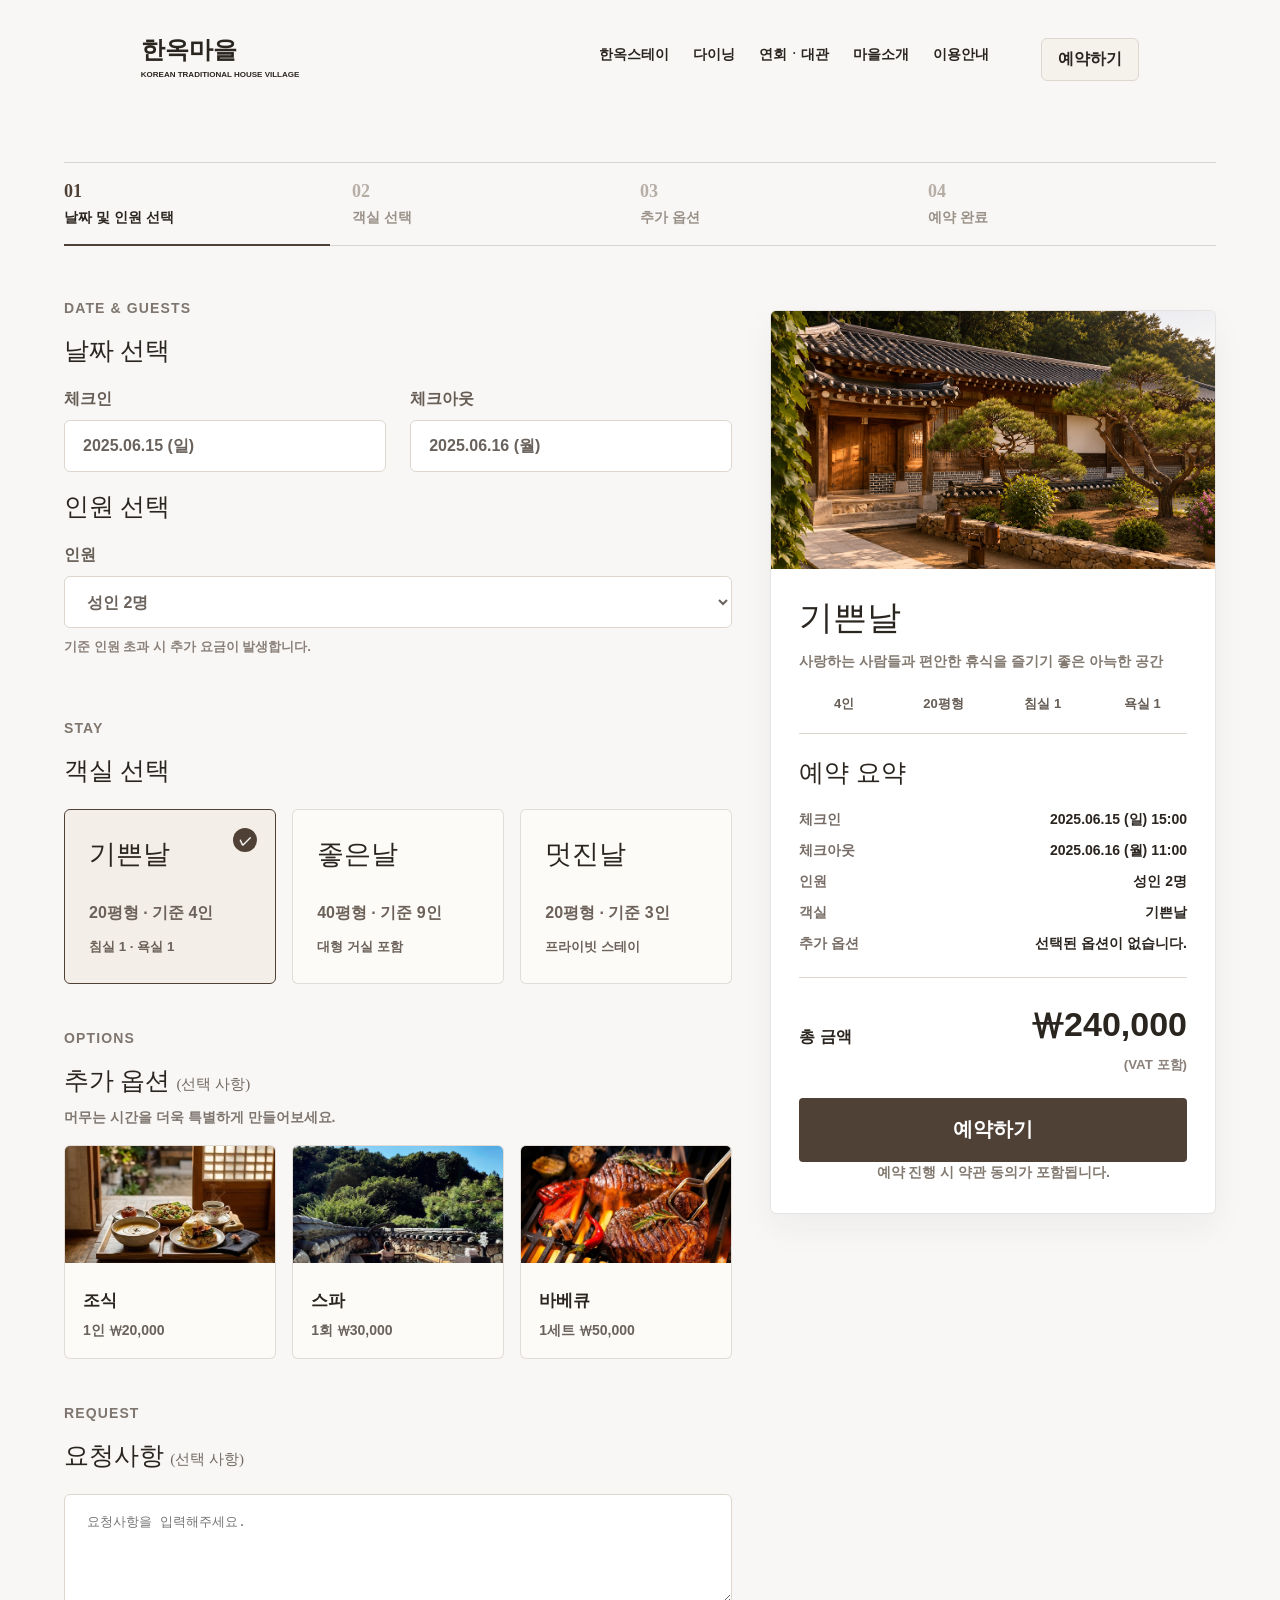
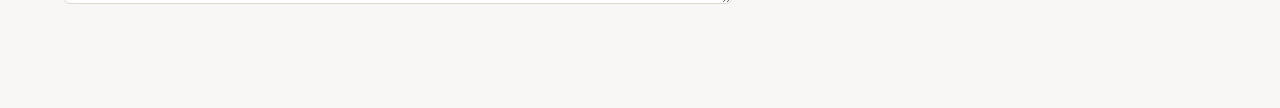
==== booking.html @ a5db3521 "Initial hanok redesign" ====
<!doctype html>
<html lang="ko">
  <head>
    <meta charset="UTF-8" />
    <meta name="viewport" content="width=device-width, initial-scale=1.0" />
    <title>예약하기 | 한옥마을</title>
    <link rel="stylesheet" href="./styles.css?v=18" />
  </head>
  <body class="subpage booking-body">
    <header class="site-header">
      <a class="brand" href="./index.html">한옥마을<span>KOREAN TRADITIONAL HOUSE VILLAGE</span></a>
      <nav>
        <a href="./stay.html">한옥스테이</a>
        <a href="./index.html#dining">다이닝</a>
        <a href="./index.html#event">연회ㆍ대관</a>
        <a href="./index.html#about">마을소개</a>
        <a href="./index.html#guide">이용안내</a>
      </nav>
      <a class="outline-btn" href="./booking.html">예약하기</a>
    </header>

    <main class="booking-page">
      <nav class="booking-steps" aria-label="예약 진행 단계">
        <a class="active" href="#booking-date" data-step-link="date"><span>01</span>날짜 및 인원 선택</a>
        <a href="#booking-room" data-step-link="room"><span>02</span>객실 선택</a>
        <a href="#booking-options" data-step-link="options"><span>03</span>추가 옵션</a>
        <a href="#booking-summary" data-step-link="summary"><span>04</span>예약 완료</a>
      </nav>

      <form class="booking-form">
        <section class="booking-section" id="booking-date" data-step="date">
          <p class="section-kicker">Date & Guests</p>
          <h2>날짜 선택</h2>
          <div class="field-grid">
            <label>체크인<input type="text" value="2025.06.15 (일)" data-calendar /></label>
            <label>체크아웃<input type="text" value="2025.06.16 (월)" data-calendar /></label>
          </div>
          <h2>인원 선택</h2>
          <label>인원<select id="guestSelect"><option value="2">성인 2명</option><option value="4">성인 4명</option><option value="6">성인 6명</option><option value="9">성인 9명</option><option value="12">성인 12명</option></select></label>
          <small>기준 인원 초과 시 추가 요금이 발생합니다.</small>
        </section>

        <section class="booking-section" id="booking-room" data-step="room">
          <p class="section-kicker">Stay</p>
          <h2>객실 선택</h2>
          <div class="room-choice-list">
            <label class="room-choice-card">
              <input type="radio" name="room" value="gibbeun" checked />
              <span class="choice-check">✓</span>
              <strong>기쁜날</strong>
              <em>20평형 · 기준 4인</em>
              <small>침실 1 · 욕실 1</small>
            </label>
            <label class="room-choice-card">
              <input type="radio" name="room" value="joeun" />
              <span class="choice-check">✓</span>
              <strong>좋은날</strong>
              <em>40평형 · 기준 9인</em>
              <small>대형 거실 포함</small>
            </label>
            <label class="room-choice-card">
              <input type="radio" name="room" value="meotjin" />
              <span class="choice-check">✓</span>
              <strong>멋진날</strong>
              <em>20평형 · 기준 3인</em>
              <small>프라이빗 스테이</small>
            </label>
          </div>
        </section>

        <section class="booking-section" id="booking-options" data-step="options">
          <p class="section-kicker">Options</p>
          <h2>추가 옵션 <span>(선택 사항)</span></h2>
          <p>머무는 시간을 더욱 특별하게 만들어보세요.</p>
          <div class="option-list">
            <label class="option-card"><input type="checkbox" value="breakfast" data-name="조식" data-price="20000" data-unit="1인" /><span class="choice-check">✓</span><span class="option-image"><img src="./assets/meal.png" alt="조식" /></span><strong>조식</strong><em>1인 ₩20,000</em></label>
            <label class="option-card"><input type="checkbox" value="spa" data-name="스파" data-price="30000" data-unit="1회" /><span class="choice-check">✓</span><span class="option-image"><img src="./assets/spa.png" alt="스파" /></span><strong>스파</strong><em>1회 ₩30,000</em></label>
            <label class="option-card"><input type="checkbox" value="bbq" data-name="바베큐" data-price="50000" data-unit="1세트" /><span class="choice-check">✓</span><span class="option-image"><img src="./assets/bbq.png" alt="바베큐" /></span><strong>바베큐</strong><em>1세트 ₩50,000</em></label>
          </div>
        </section>

        <section class="booking-section" id="booking-request" data-step="summary">
          <p class="section-kicker">Request</p>
          <h2>요청사항 <span>(선택 사항)</span></h2>
          <textarea maxlength="200" placeholder="요청사항을 입력해주세요."></textarea>
        </section>
      </form>

      <aside class="summary-card" id="booking-summary">
        <figure class="summary-photo"><img id="summaryImage" src="./assets/shop-s1.png" alt="기쁜날 객실" /></figure>
        <div class="summary-content">
          <h1 id="summaryRoomName">기쁜날</h1>
          <p id="summaryDescription">사랑하는 사람들과 편안한 휴식을 즐기기 좋은 아늑한 공간</p>
          <div class="amenities" id="summaryAmenities"><span>4인</span><span>20평형</span><span>침실 1</span><span>욕실 1</span></div>
          <h2>예약 요약</h2>
          <dl><dt>체크인</dt><dd>2025.06.15 (일) 15:00</dd><dt>체크아웃</dt><dd>2025.06.16 (월) 11:00</dd><dt>인원</dt><dd id="summaryGuests">성인 2명</dd><dt>객실</dt><dd id="summaryRoom">기쁜날</dd><dt>추가 옵션</dt><dd id="summaryOptions">선택된 옵션이 없습니다.</dd></dl>
          <div class="total"><span>총 금액</span><strong id="summaryTotal">₩240,000</strong><small>(VAT 포함)</small></div>
          <button type="button">예약하기</button>
          <p class="notice">예약 진행 시 약관 동의가 포함됩니다.</p>
        </div>
      </aside>
      <div class="mobile-total-bar" aria-label="예약 총 금액">
        <span>총 금액</span>
        <strong id="mobileSummaryTotal">₩240,000</strong>
        <a href="#booking-summary">예약하기</a>
      </div>
    </main>

    <footer class="footer">
      <p>한옥마을 &nbsp;&nbsp; 주소 : 경기도 광주시 새오개길 39 &nbsp;&nbsp; TEL : 031-766-9677 &nbsp;&nbsp; 대표 : 노동섭 &nbsp;&nbsp; 사업자등록번호 : 702-33-00614</p>
      <p>Copyright by 2018 Hanokmaeul. All Right Reserved.</p>
      <div class="socials"><span>◎</span><span>▶</span></div>
      <p>© 2025 Proudlee Inc. ALL RIGHTS RESERVED.</p>
    </footer>
    <script>
      const rooms = {
        gibbeun: {
          name: "기쁜날",
          description: "사랑하는 사람들과 편안한 휴식을 즐기기 좋은 아늑한 공간",
          image: "./assets/shop-s1.png",
          alt: "기쁜날 객실",
          baseGuests: 4,
          size: "20평형",
          rooms: "침실 1",
          baths: "욕실 1",
          price: 240000
        },
        joeun: {
          name: "좋은날",
          description: "모두가 함께 머물기 좋은 넓고 환한 프리미엄 한옥",
          image: "./assets/shop-s2.png",
          alt: "좋은날 객실",
          baseGuests: 9,
          size: "40평형",
          rooms: "침실 4",
          baths: "욕실 2",
          price: 420000
        },
        meotjin: {
          name: "멋진날",
          description: "전통과 현대가 조화롭게 만나는 고요한 스위트 공간",
          image: "./assets/shop-s3.png",
          alt: "멋진날 객실",
          baseGuests: 3,
          size: "20평형",
          rooms: "침실 2",
          baths: "욕실 1",
          price: 300000
        }
      };

      const formatWon = value => `₩${value.toLocaleString("ko-KR")}`;
      const roomInputs = [...document.querySelectorAll("input[name='room']")];
      const guestSelect = document.querySelector("#guestSelect");
      const optionInputs = [...document.querySelectorAll(".option-card input")];
      const calendarInputs = [...document.querySelectorAll("[data-calendar]")];

      function updateSummary() {
        const selectedRoom = roomInputs.find(input => input.checked);
        const room = rooms[selectedRoom.value];
        const guests = Number(guestSelect.value);
        const selectedOptions = optionInputs.filter(input => input.checked);
        const extraGuestFee = Math.max(0, guests - room.baseGuests) * 30000;
        const optionTotal = selectedOptions.reduce((sum, input) => sum + Number(input.dataset.price), 0);
        const total = room.price + extraGuestFee + optionTotal;

        document.querySelector("#summaryImage").src = room.image;
        document.querySelector("#summaryImage").alt = room.alt;
        document.querySelector("#summaryRoomName").textContent = room.name;
        document.querySelector("#summaryDescription").textContent = room.description;
        document.querySelector("#summaryAmenities").innerHTML = `<span>${room.baseGuests}인</span><span>${room.size}</span><span>${room.rooms}</span><span>${room.baths}</span>`;
        document.querySelector("#summaryGuests").textContent = `성인 ${guests}명`;
        document.querySelector("#summaryRoom").textContent = room.name;
        document.querySelector("#summaryOptions").textContent = selectedOptions.length
          ? selectedOptions.map(input => `${input.dataset.name} ${input.dataset.unit}`).join(", ")
          : "선택된 옵션이 없습니다.";
        document.querySelector("#summaryTotal").textContent = formatWon(total);
        document.querySelector("#mobileSummaryTotal").textContent = formatWon(total);
      }

      roomInputs.forEach(input => input.addEventListener("change", updateSummary));
      guestSelect.addEventListener("change", updateSummary);
      optionInputs.forEach(input => input.addEventListener("change", updateSummary));
      updateSummary();

      const calendarDays = ["15", "16", "17", "18", "19", "20", "21", "22", "23", "24", "25", "26"];
      calendarInputs.forEach(input => {
        const popover = document.createElement("div");
        popover.className = "mini-calendar";
        popover.innerHTML = `<strong>2025.06</strong><div>${calendarDays.map(day => `<button type="button">06.${day}</button>`).join("")}</div>`;
        input.parentElement.appendChild(popover);

        input.addEventListener("focus", () => popover.classList.add("open"));
        input.addEventListener("click", () => popover.classList.add("open"));
        popover.addEventListener("click", event => {
          if (event.target.tagName !== "BUTTON") return;
          input.value = `2025.${event.target.textContent}`;
          popover.classList.remove("open");
        });
      });

      document.addEventListener("click", event => {
        calendarInputs.forEach(input => {
          if (!input.parentElement.contains(event.target)) {
            input.parentElement.querySelector(".mini-calendar")?.classList.remove("open");
          }
        });
      });

      const stepLinks = [...document.querySelectorAll("[data-step-link]")];
      const sections = [...document.querySelectorAll("[data-step]")];
      const observer = new IntersectionObserver(entries => {
        const visible = entries
          .filter(entry => entry.isIntersecting)
          .sort((a, b) => b.intersectionRatio - a.intersectionRatio)[0];
        if (!visible) return;
        stepLinks.forEach(link => {
          link.classList.toggle("active", link.dataset.stepLink === visible.target.dataset.step);
        });
      }, { threshold: [0.35, 0.6] });
      sections.forEach(section => observer.observe(section));
    </script>
  </body>
</html>
---- styles.css ----
:root {
  --paper: #f0ece5;
  --cream: #f8f6f2;
  --ink: #2b2520;
  --muted: #746b63;
  --brown: #504136;
  --line: #ddd7cf;
  --white: #fffdf9;
}

* { box-sizing: border-box; }

body {
  margin: 0;
  color: var(--ink);
  background: var(--paper);
  font-family: "Apple SD Gothic Neo", "Noto Sans KR", Arial, sans-serif;
  letter-spacing: 0;
}

a { color: inherit; text-decoration: none; }
img { display: block; }

.crop {
  position: relative;
  margin: 0;
  overflow: hidden;
  background: #ddd5cc;
}

.crop img {
  position: absolute;
  max-width: none;
  height: auto;
}

.section-screen {
  min-height: 100vh;
  display: grid;
  align-items: center;
}

.hero {
  position: relative;
  min-height: 100vh;
  overflow: hidden;
  background: #1d170f;
  isolation: isolate;
}

.hero-bg,
.stay-bg {
  position: absolute;
  inset: 0;
  width: 100%;
  height: 100%;
  object-fit: cover;
}

.hero-bg {
  object-position: center;
  filter: brightness(.82) saturate(.95);
}

.hero-shade {
  position: absolute;
  inset: 0;
  z-index: 1;
  background:
    linear-gradient(90deg, rgba(18, 13, 9, .56) 0%, rgba(18, 13, 9, .16) 50%, rgba(18, 13, 9, .48) 100%),
    linear-gradient(180deg, rgba(0,0,0,.18), rgba(0,0,0,.25));
}

.hero-header {
  position: absolute;
  z-index: 2;
  top: clamp(34px, 5vw, 72px);
  left: clamp(28px, 6vw, 92px);
  right: clamp(28px, 6vw, 92px);
  display: flex;
  align-items: flex-start;
  justify-content: space-between;
  color: #fff;
}

.hero-brand {
  font-family: Georgia, "Times New Roman", serif;
  font-size: clamp(24px, 2.5vw, 42px);
  font-weight: 900;
  line-height: 1;
}

.hero-brand span {
  display: block;
  margin-top: 8px;
  font: 700 9px Arial, sans-serif;
  letter-spacing: .04em;
}

.hero-lookup {
  position: absolute;
  top: clamp(170px, 21vh, 230px);
  right: 0;
  padding-top: 0;
  font-size: 15px;
  font-weight: 800;
}

.hero-copy {
  position: absolute;
  top: clamp(210px, 26vh, 285px);
  left: clamp(28px, 6vw, 92px);
  z-index: 2;
  width: min(650px, 54vw);
  margin-left: 0;
  color: #fff;
}

.hero-copy p {
  margin: 0 0 46px;
  font-family: Georgia, "Times New Roman", serif;
  font-size: clamp(28px, 3.2vw, 55px);
  line-height: 1.28;
  font-weight: 500;
}

.hero-copy h1 {
  margin: 0 0 18px;
  font-size: clamp(18px, 1.35vw, 24px);
  line-height: 1.8;
  font-weight: 700;
}

.hero-copy span {
  display: block;
  max-width: 560px;
  color: rgba(255, 255, 255, .82);
  font-size: 17px;
  line-height: 1.9;
}

.hero-nav {
  position: absolute;
  z-index: 2;
  right: clamp(28px, 6vw, 92px);
  top: 34%;
  display: grid;
  gap: 34px;
  color: #fff;
  font-weight: 700;
  font-size: 16px;
}

.hero-nav a {
  position: relative;
  opacity: .86;
  transition: opacity .2s ease, transform .2s ease;
}

.hero-nav a::before {
  content: "";
  position: absolute;
  top: 50%;
  right: calc(100% + 18px);
  width: 0;
  height: 1px;
  background: rgba(255,255,255,.75);
  transition: width .2s ease;
}

.hero-nav a:hover {
  opacity: 1;
  transform: translateX(-6px);
}

.hero-nav a:hover::before { width: 38px; }

.reservation-bar {
  position: relative;
  z-index: 20;
  width: min(1320px, calc(100% - 48px));
  min-height: 118px;
  margin: -60px auto 0;
  padding: 24px;
  display: grid;
  grid-template-columns: 1.05fr 1fr 1fr .72fr 180px;
  gap: 24px;
  align-items: center;
  border: 1px solid rgba(74, 64, 55, .08);
  border-radius: 12px;
  background: rgba(255, 253, 249, .96);
  box-shadow: 0 20px 55px rgba(41, 31, 24, .14);
}

.reservation-tabs {
  display: grid;
  grid-template-columns: 1fr 1fr;
  gap: 12px;
}

.reservation-tabs a {
  min-height: 62px;
  display: grid;
  place-items: center;
  border-radius: 8px;
  background: var(--white);
  color: var(--ink);
  box-shadow: inset 0 0 0 1px var(--line);
  font-weight: 900;
  transition: background .18s ease, color .18s ease, box-shadow .18s ease;
}

.reservation-tabs a:hover {
  background: #f1eee9;
  color: #766b62;
  box-shadow: none;
}

.reservation-bar label {
  position: relative;
  margin: 0;
  gap: 10px;
  font-size: 16px;
  font-weight: 800;
  color: #5b5149;
}

.reservation-bar input,
.reservation-bar select {
  min-height: 48px;
  border: 0;
  border-bottom: 1px solid #d4cabf;
  border-radius: 0;
  background: transparent;
  padding: 0;
  font-size: 16px;
  font-weight: 800;
}

.mini-calendar {
  position: absolute;
  left: 0;
  top: calc(100% + 12px);
  z-index: 80;
  width: 238px;
  padding: 16px;
  border: 1px solid rgba(80, 65, 54, .16);
  border-radius: 8px;
  background: #fffdf9;
  box-shadow: 0 18px 42px rgba(50, 39, 31, .12);
  opacity: 0;
  pointer-events: none;
  transform: translateY(-4px);
  transition: opacity .16s ease, transform .16s ease;
}

.mini-calendar.open {
  opacity: 1;
  pointer-events: auto;
  transform: translateY(0);
}

.mini-calendar strong {
  display: block;
  margin-bottom: 12px;
  color: var(--brown);
  font-family: Georgia, "Times New Roman", serif;
  font-size: 18px;
}

.mini-calendar div {
  display: grid;
  grid-template-columns: repeat(4, 1fr);
  gap: 6px;
}

.mini-calendar button {
  min-height: 34px;
  border: 0;
  border-radius: 6px;
  background: #f4efe8;
  color: #5b5149;
  font-weight: 800;
  cursor: pointer;
}

.mini-calendar button:hover {
  background: var(--brown);
  color: #fff;
}

.search-button {
  min-height: 72px;
  display: grid;
  place-items: center;
  border-radius: 8px;
  background: var(--brown);
  color: #fff;
  font-weight: 900;
}

.intro {
  grid-template-columns: minmax(320px, 1.25fr) minmax(280px, 0.75fr);
  gap: clamp(54px, 7vw, 140px);
  padding: clamp(120px, 17vh, 190px) 9vw clamp(120px, 18vh, 220px);
}

.intro-art {
  position: relative;
  min-height: 760px;
}

.intro-block {
  position: absolute;
  left: -9vw;
  top: 145px;
  width: min(265px, 22vw);
  height: min(488px, 42vw);
  object-fit: cover;
  z-index: 0;
}

.intro-photo {
  position: absolute;
  margin: 0;
  overflow: hidden;
  background: #ddd5cc;
}

.intro-photo img {
  width: 100%;
  height: 100%;
  object-fit: cover;
}

.intro-photo.main {
  right: 2%;
  top: 0;
  width: min(560px, 52vw);
  height: 780px;
  z-index: 1;
}

.intro-photo.main img { object-position: center; }

.intro-photo.sub {
  left: 10%;
  top: 250px;
  width: min(340px, 30vw);
  height: 560px;
  box-shadow: 0 24px 58px rgba(49, 38, 30, .18);
  z-index: 2;
}

.intro-photo.sub img { object-position: center; }

.intro-copy {
  align-self: center;
  padding-top: 180px;
}

.intro-copy span {
  display: block;
  margin-bottom: 52px;
  font-size: 18px;
  line-height: 1.8;
}

.intro-copy h2 {
  margin: 0;
  font-family: Georgia, "Times New Roman", serif;
  font-size: clamp(24px, 1.8vw, 34px);
  font-weight: 500;
  line-height: 1.7;
  white-space: nowrap;
}

.stay-experience {
  position: relative;
  min-height: 108vh;
  overflow: hidden;
  align-items: center;
  padding: 12vh 0 16vh;
}

.stay-bg {
  object-position: center;
}

.stay-experience::after {
  content: "";
  position: absolute;
  inset: 0;
  background: linear-gradient(90deg, rgba(245,241,234,.1), rgba(245,241,234,.02) 55%, rgba(245,241,234,.32));
}

.stay-panel {
  position: relative;
  z-index: 1;
  left: auto;
  top: auto;
  width: min(560px, 42vw);
  min-height: 590px;
  margin-left: 10vw;
  padding: 76px 78px 58px;
  background: rgba(255, 253, 249, 0.96);
  box-shadow: 0 28px 80px rgba(42, 31, 23, .13);
}

.stay-panel p {
  margin: 0 0 42px;
  font-size: 16px;
  line-height: 1.8;
}

.stay-panel h2 {
  margin: 0 0 28px;
  font-family: Georgia, "Times New Roman", serif;
  font-size: 52px;
  font-weight: 500;
}

.stay-menu {
  position: relative;
  display: grid;
  gap: 26px;
  margin: 34px 0 74px;
  padding: 6px 0 6px 64px;
}

.stay-track {
  position: absolute;
  left: 20px;
  top: 6px;
  bottom: -10px;
  width: 1px;
  background: #b7aea6;
}

.stay-marker {
  position: absolute;
  left: 17px;
  top: 6px;
  width: 6px;
  height: 34px;
  background: var(--brown);
  transition: top .2s ease;
}

.stay-menu:has(.room-happy:hover) .stay-marker { top: 67px; }
.stay-menu:has(.room-great:hover) .stay-marker { top: 138px; }

.room-link {
  width: max-content;
  font-family: Georgia, "Times New Roman", serif;
  font-size: 30px;
  font-weight: 700;
  transition: transform .22s ease, color .22s ease;
}

.room-link:hover {
  color: var(--brown);
  transform: translateX(8px);
}

.view-all {
  display: block;
  text-align: right;
  font-weight: 700;
}

.view-all,
.image-card a,
.room-copy a {
  position: relative;
  width: max-content;
  transition: color .2s ease, transform .2s ease;
}

.view-all::after,
.image-card a::after,
.room-copy a::after {
  content: "";
  position: absolute;
  left: 0;
  bottom: -7px;
  width: 100%;
  height: 1px;
  background: currentColor;
  transform: scaleX(0);
  transform-origin: left;
  transition: transform .22s ease;
}

.view-all:hover,
.image-card a:hover,
.room-copy a:hover {
  color: var(--brown);
  transform: translateX(6px);
}

.image-card a:hover {
  color: #fff;
}

.view-all:hover::after,
.image-card a:hover::after,
.room-copy a:hover::after {
  transform: scaleX(1);
}

.wide-book-button,
.room-book,
.summary-card button {
  background: var(--brown);
  color: #fff;
  border: 0;
  font-weight: 800;
}

.wide-book-button {
  position: absolute;
  z-index: 2;
  right: 0;
  bottom: 13%;
  width: min(380px, 24vw);
  padding: 40px 24px;
  text-align: center;
  font-size: 22px;
  transition: background .2s ease, transform .2s ease;
}

.wide-book-button:hover {
  background: #382d25;
  transform: translateY(-4px);
}

.feature-cards {
  min-height: 74vh;
  grid-template-columns: 1fr 1fr;
  gap: 46px;
  padding: 12vh 8.5vw 15vh;
}

.image-card {
  position: relative;
  height: 360px;
  overflow: hidden;
  color: #fff;
  border-radius: 2px;
}

.image-card::after {
  content: "";
  position: absolute;
  inset: 0;
  background: linear-gradient(90deg, rgba(21, 15, 9, .78) 0%, rgba(21, 15, 9, .5) 50%, rgba(21, 15, 9, .18) 100%);
}

.image-card img {
  position: absolute;
  inset: 0;
  width: 100%;
  height: 100%;
  object-fit: cover;
  transition: transform .35s ease;
}

.image-card:hover img { transform: scale(1.04); }

.image-card div {
  position: absolute;
  z-index: 1;
  left: 11%;
  top: 20%;
  width: 56%;
}

.image-card:first-child div {
  left: 56%;
  width: 34%;
}

.image-card span {
  font-size: 12px;
  color: #d4c9bb;
}

.image-card h2 {
  margin: 12px 0 24px;
  font-family: Georgia, "Times New Roman", serif;
  font-size: 34px;
  font-weight: 500;
}

.image-card p {
  margin: 0 0 34px;
  line-height: 1.8;
  color: #e5ddd5;
}

.footer {
  padding: 52px 5.5vw 38px;
  background: #41362e;
  color: #c8bfb6;
  font-size: 15px;
  line-height: 1.7;
}

.footer p {
  max-width: 1100px;
  margin: 0 0 12px;
}

.socials {
  max-width: 1100px;
  margin: 44px 0 26px;
  padding: 22px 0;
  border-top: 1px solid rgba(255,255,255,.12);
  border-bottom: 1px solid rgba(255,255,255,.12);
  display: flex;
  gap: 34px;
  color: #fff;
}

.site-header {
  height: 220px;
  padding: 70px 11vw 0;
  display: grid;
  grid-template-columns: 1fr auto auto;
  align-items: start;
  gap: 52px;
}

.brand {
  font-family: Georgia, "Times New Roman", serif;
  font-size: 30px;
  font-weight: 800;
}

.brand span {
  display: block;
  margin-top: 4px;
  font: 700 8px Arial, sans-serif;
}

.site-header nav {
  display: flex;
  gap: 38px;
  padding-top: 24px;
  font-size: 16px;
  font-weight: 800;
}

.site-header nav a.active,
.site-header nav a:hover { border-bottom: 1px solid var(--ink); }

.outline-btn {
  margin-top: 10px;
  padding: 14px 22px;
  border: 1px solid var(--line);
  border-radius: 6px;
  background: #f5f1eb;
  font-weight: 800;
}

.stay-page {
  padding: 40px 8vw 17vh;
}

.stay-title {
  text-align: center;
  margin-bottom: 150px;
}

.stay-title h1 {
  margin: 0 0 48px;
  font-family: Georgia, "Times New Roman", serif;
  font-size: 42px;
  font-weight: 500;
}

.stay-title p {
  margin: 0 auto;
  max-width: 1350px;
  font-size: clamp(18px, 1.5vw, 28px);
  line-height: 1.7;
  font-weight: 700;
}

.rooms {
  display: grid;
  gap: 155px;
  max-width: 1620px;
  margin: 0 auto;
}

.room-card {
  position: relative;
  display: grid;
  grid-template-columns: 0.9fr 1.55fr;
  min-height: 560px;
  background: rgba(255, 253, 249, 0.72);
}

.room-card.reverse {
  grid-template-columns: 1.42fr 1fr;
}

.room-copy {
  padding: 50px 58px;
  min-width: 0;
}

.room-copy > span {
  display: flex;
  gap: 22px;
  align-items: center;
  color: #8a8179;
  font-weight: 800;
}

.room-copy > span::after {
  content: "";
  width: 84px;
  height: 1px;
  background: #b7ada4;
}

.room-copy h2 {
  margin: 52px 0 34px;
  font-family: Georgia, "Times New Roman", serif;
  font-size: 45px;
  font-weight: 500;
}

.room-copy p {
  max-width: 410px;
  line-height: 1.6;
  font-weight: 700;
}

.room-copy dl {
  display: grid;
  grid-template-columns: 95px 1fr;
  gap: 14px 22px;
  margin: 30px 0 58px;
  font-weight: 800;
}

.room-copy dt { color: #514841; }
.room-copy dd { margin: 0; }

.room-copy a {
  font-weight: 800;
}

.room-copy a span { margin-left: 22px; }

.room-card figure {
  min-height: 560px;
}

.room-photo {
  margin: 0;
  overflow: hidden;
  background: #ddd5cc;
}

.room-photo img {
  width: 100%;
  height: 100%;
  object-fit: cover;
  transition: transform .35s ease;
}

.room-card:hover .room-photo img {
  transform: scale(1.03);
}

.crop-stay-1 img { width: 208%; left: -81%; top: -126.8%; }
.crop-stay-2 img { width: 242%; left: -25.1%; top: -303.7%; }
.crop-stay-3 img { width: 210%; left: -86.3%; top: -430%; }

.room-book {
  position: absolute;
  right: 58px;
  bottom: 0;
  width: 260px;
  padding: 30px 20px;
  text-align: center;
  font-size: 20px;
  transition: background .2s ease, transform .2s ease;
}

.room-book:hover {
  background: #382d25;
  transform: translateY(-3px);
}

.booking-body {
  background: #f8f7f5;
}

.booking-body .site-header {
  height: 120px;
  padding-top: 34px;
}

.booking-body .brand {
  font-size: 24px;
}

.booking-body .site-header nav {
  padding-top: 12px;
  font-size: 14px;
  gap: 24px;
}

.booking-body .outline-btn {
  margin-top: 4px;
  padding: 10px 16px;
}

.booking-body .footer {
  display: none;
}

.booking-page {
  display: grid;
  grid-template-columns: minmax(0, 1fr) 390px;
  gap: 56px;
  max-width: 1280px;
  margin: 0 auto;
  padding: 22px 5vw 90px;
  align-items: start;
}

.booking-steps {
  grid-column: 1 / -1;
  display: grid;
  grid-template-columns: repeat(4, 1fr);
  gap: 0;
  margin-bottom: 26px;
  border-top: 1px solid rgba(80, 65, 54, .18);
  border-bottom: 1px solid rgba(80, 65, 54, .18);
}

.booking-steps a {
  position: relative;
  padding: 18px 18px 18px 0;
  color: #9a9189;
  font-size: 14px;
  font-weight: 800;
}

.booking-steps a::after {
  content: "";
  position: absolute;
  left: 0;
  bottom: -1px;
  width: 0;
  height: 2px;
  background: var(--brown);
  transition: width .2s ease;
}

.booking-steps span {
  display: block;
  margin-bottom: 7px;
  font-family: Georgia, "Times New Roman", serif;
  font-size: 18px;
  color: #b6ada4;
}

.booking-steps a.active {
  color: var(--ink);
}

.booking-steps a.active span {
  color: var(--brown);
}

.booking-steps a.active::after {
  width: calc(100% - 22px);
}

.booking-form {
  display: grid;
  gap: 56px;
}

.booking-form h2,
.summary-content h2 {
  margin: 0 0 22px;
  font-family: Georgia, "Times New Roman", serif;
  font-size: 25px;
  font-weight: 500;
}

.booking-form h2 span {
  font-family: inherit;
  font-size: 15px;
  color: var(--muted);
}

.booking-section {
  scroll-margin-top: 28px;
}

.section-kicker {
  margin: 0 0 12px;
  color: #978b81;
  font-size: 12px;
  font-weight: 900;
  letter-spacing: .08em;
  text-transform: uppercase;
}

.field-grid {
  display: grid;
  grid-template-columns: 1fr 1fr;
  gap: 24px;
}

label {
  position: relative;
  display: grid;
  gap: 10px;
  margin-bottom: 18px;
  font-weight: 800;
  color: #665d55;
}

input,
select,
textarea {
  width: 100%;
  min-height: 62px;
  border: 1px solid var(--line);
  border-radius: 6px;
  background: #fff;
  padding: 0 22px;
  color: #6a625c;
  font: 800 16px inherit;
}

.booking-page input,
.booking-page select {
  min-height: 52px;
  padding: 0 18px;
  font-size: 16px;
  font-weight: 800;
}

.booking-page #guestSelect {
  min-height: 52px;
  font-size: 16px;
  font-weight: 800;
}

textarea {
  min-height: 110px;
  padding-top: 18px;
  resize: vertical;
}

small {
  display: block;
  margin: -8px 0 18px;
  color: #8b817a;
  font-weight: 800;
}

.room-choice-list {
  display: grid;
  grid-template-columns: repeat(3, minmax(0, 1fr));
  gap: 16px;
}

.room-choice-card {
  position: relative;
  min-height: 150px;
  margin: 0;
  padding: 26px 24px;
  border: 1px solid rgba(80, 65, 54, .16);
  border-radius: 6px;
  background: rgba(255, 253, 249, .66);
  cursor: pointer;
  transition: border-color .18s ease, background .18s ease;
}

.room-choice-card input,
.option-card input {
  position: absolute;
  inline-size: 1px;
  block-size: 1px;
  opacity: 0;
  pointer-events: none;
}

.room-choice-card strong {
  display: block;
  margin-bottom: 18px;
  font-family: Georgia, "Times New Roman", serif;
  font-size: 27px;
  font-weight: 500;
  color: var(--ink);
}

.room-choice-card em,
.room-choice-card small {
  display: block;
  margin: 0;
  color: #6d625a;
  font-style: normal;
  font-weight: 800;
  line-height: 1.6;
}

.choice-check {
  position: absolute;
  top: 18px;
  right: 18px;
  width: 24px;
  height: 24px;
  display: grid;
  place-items: center;
  border-radius: 50%;
  background: var(--brown);
  color: #fff;
  font-size: 13px;
  font-weight: 900;
  opacity: 0;
  transform: scale(.8);
  transition: opacity .18s ease, transform .18s ease;
}

.room-choice-card:has(input:checked),
.option-card:has(input:checked) {
  border-color: var(--brown);
  background: #f3eee7;
}

.room-choice-card:has(input:checked) .choice-check,
.option-card:has(input:checked) .choice-check {
  opacity: 1;
  transform: scale(1);
}

.option-list {
  display: grid;
  grid-template-columns: repeat(3, 1fr);
  gap: 16px;
}

.option-card {
  position: relative;
  margin: 0;
  border: 1px solid rgba(80, 65, 54, .16);
  border-radius: 6px;
  overflow: hidden;
  background: rgba(255, 253, 249, .72);
  color: var(--ink);
  cursor: pointer;
  transition: border-color .18s ease, background .18s ease;
}

.option-card .crop,
.option-image {
  width: 100%;
  aspect-ratio: 1.8;
}

.option-image {
  display: block;
  overflow: hidden;
  background: #ddd5cc;
}

.option-image img {
  width: 100%;
  height: 100%;
  object-fit: cover;
}

.option-card:first-child .option-image img {
  object-position: center 58%;
}

.crop-option-1 img { width: 1038%; left: -46%; top: -1042%; }
.crop-option-2 img { width: 1038%; left: -223%; top: -1042%; }
.crop-option-3 img { width: 1038%; left: -408%; top: -1042%; }

.option-card strong,
.option-card em {
  display: block;
  padding: 0 18px;
}

.option-card strong { padding-top: 16px; font-size: 17px; }
.option-card em { padding-bottom: 18px; font-size: 14px; font-style: normal; color: #6a625c; }

.booking-form section > p {
  margin: -10px 0 18px;
  color: #7f766f;
  font-size: 14px;
  font-weight: 700;
}

.summary-card {
  position: sticky;
  top: 28px;
  align-self: start;
  border: 1px solid rgba(80, 65, 54, .14);
  border-radius: 6px;
  background: #fff;
  box-shadow: 0 14px 34px rgba(50, 39, 31, .05);
  overflow: hidden;
}

.summary-photo {
  width: 100%;
  aspect-ratio: 1.72;
  margin: 0;
  overflow: hidden;
  background: #ddd5cc;
}

.summary-photo img {
  width: 100%;
  height: 100%;
  object-fit: cover;
}

.crop-booking-house {
  width: 100%;
  aspect-ratio: 1.62;
}

.crop-booking-house img { width: 317%; left: -181.8%; top: -250.5%; }

.summary-content {
  padding: 26px 28px 30px;
}

.summary-content h1 {
  margin: 0 0 10px;
  font-family: Georgia, "Times New Roman", serif;
  font-size: 34px;
  font-weight: 500;
}

.summary-content p {
  margin: 0;
  color: #827970;
  font-weight: 800;
  line-height: 1.55;
  font-size: 14px;
}

.amenities {
  display: grid;
  grid-template-columns: repeat(4, 1fr);
  gap: 10px;
  margin: 22px 0;
  padding-bottom: 20px;
  font-size: 13px;
  border-bottom: 1px solid var(--line);
  text-align: center;
  font-weight: 800;
  color: #665d55;
}

.summary-content dl {
  display: grid;
  grid-template-columns: 1fr 1.4fr;
  gap: 13px;
  margin: 18px 0 24px;
  padding-bottom: 24px;
  font-size: 14px;
  border-bottom: 1px solid var(--line);
  font-weight: 800;
}

.summary-content dt { color: #776d66; }
.summary-content dd {
  margin: 0;
  text-align: right;
}

.total {
  display: grid;
  grid-template-columns: 1fr auto;
  align-items: end;
  gap: 8px 20px;
  margin-bottom: 24px;
  font-weight: 900;
}

.total strong {
  font-size: 34px;
}

.total small {
  grid-column: 2;
  margin: 0;
  text-align: right;
}

.summary-card button {
  width: 100%;
  min-height: 64px;
  border-radius: 4px;
  font-size: 20px;
}

.notice {
  margin: 10px 0 0;
  text-align: center;
}

@media (max-width: 980px) {
  .section-screen { min-height: auto; }
  .hero { min-height: 680px; }
  .hero-copy {
    top: 180px;
    width: auto;
    max-width: 70vw;
  }
  .hero-lookup { top: 146px; }
  .reservation-bar {
    position: relative;
    width: calc(100% - 32px);
    margin-top: -46px;
    grid-template-columns: 1fr 1fr;
    gap: 18px;
  }
  .reservation-tabs,
  .search-button {
    grid-column: 1 / -1;
  }
  .intro,
  .feature-cards,
  .booking-page,
  .room-card,
  .room-card.reverse {
    grid-template-columns: 1fr;
  }
  .intro { padding: 100px 7vw; }
  .intro-art { min-height: 560px; }
  .intro-copy { padding-top: 0; }
  .intro-block { left: -7vw; top: 105px; width: 190px; height: 350px; }
  .intro-photo.main { width: 68%; height: 520px; }
  .intro-photo.sub { width: 34%; height: 360px; top: 180px; }
  .stay-experience {
    min-height: auto;
    padding: 80px 0 96px;
  }
  .stay-panel {
    position: relative;
    left: auto;
    top: auto;
    width: auto;
    margin: 0 7vw;
    padding: 42px;
  }
  .wide-book-button {
    position: relative;
    right: auto;
    bottom: auto;
    width: calc(100% - 14vw);
    margin: 0 7vw;
  }
  .site-header {
    height: auto;
    padding: 34px 6vw;
    grid-template-columns: 1fr;
    gap: 22px;
  }
  .site-header nav {
    flex-wrap: wrap;
    gap: 18px 24px;
    padding-top: 0;
  }
  .stay-page { padding: 50px 6vw 110px; }
  .stay-title { margin-bottom: 80px; }
  .rooms { gap: 80px; }
  .room-card figure { min-height: 360px; order: -1; }
  .room-book {
    position: static;
    width: 100%;
  }
  .booking-page { padding: 80px 6vw 110px; }
  .field-grid,
  .option-list {
    grid-template-columns: 1fr;
  }
  .booking-page {
    grid-template-columns: 1fr;
    gap: 32px;
    padding: 34px 6vw 72px;
  }
  .booking-steps {
    grid-template-columns: repeat(2, 1fr);
    row-gap: 1px;
  }
  .booking-page .field-grid {
    grid-template-columns: 1fr 1fr;
    gap: 18px;
  }
  .booking-page .option-list {
    grid-template-columns: repeat(3, 1fr);
    gap: 14px;
  }
  .summary-card {
    position: relative;
    top: auto;
  }
}

@media (max-width: 620px) {
  .brand { font-size: 24px; }
  .hero { min-height: 560px; }
  .hero-header { display: grid; gap: 18px; }
  .hero-copy {
    top: 150px;
    max-width: none;
    margin-right: 28px;
  }
  .hero-lookup {
    position: static;
    justify-self: start;
  }
  .hero-copy span { font-size: 15px; }
  .hero-nav {
    top: auto;
    left: 28px;
    right: 28px;
    bottom: 30px;
    grid-template-columns: repeat(5, max-content);
    gap: 18px;
    overflow-x: auto;
    font-size: 14px;
  }
  .hero-nav a::before { display: none; }
  .reservation-bar {
    grid-template-columns: 1fr;
  }
  .reservation-bar label,
  .search-button {
    grid-column: 1;
  }
  .booking-page {
    grid-template-columns: 1fr;
  }
  .booking-body .site-header {
    height: auto;
  }
  .booking-steps,
  .room-choice-list,
  .booking-page .field-grid,
  .booking-page .option-list {
    grid-template-columns: 1fr;
  }
  .intro-art { min-height: 430px; }
  .intro-copy h2 { white-space: normal; }
  .intro-block { width: 130px; height: 240px; top: 86px; }
  .intro-photo.main { width: 76%; height: 380px; }
  .intro-photo.sub { width: 42%; height: 260px; top: 150px; }
  .stay-panel h2 { font-size: 38px; }
  .room-link { font-size: 24px; }
  .stay-menu { padding-left: 46px; }
  .image-card div,
  .image-card:first-child div {
    left: 10%;
    width: 78%;
  }
  .room-copy { padding: 36px 28px; }
  .room-copy h2 { font-size: 36px; }
  .summary-content { padding: 34px 24px; }
  .amenities { grid-template-columns: repeat(2, 1fr); }
}

/* Premium responsive pass: desktop / tablet / mobile */
.menu-toggle,
.mobile-total-bar {
  display: none;
}

@media (min-width: 1440px) {
  .hero-copy p {
    font-size: clamp(36px, 3.2vw, 55px);
  }

  .intro,
  .feature-cards {
    padding-top: 160px;
    padding-bottom: 160px;
  }
}

@media (min-width: 768px) and (max-width: 1439px) {
  .hero {
    min-height: 92vh;
  }

  .hero-copy {
    top: 24vh;
    width: min(540px, 48vw);
  }

  .hero-copy p {
    font-size: clamp(34px, 4.4vw, 48px);
  }

  .hero-copy span {
    max-width: 480px;
  }

  .reservation-bar {
    width: 90%;
    grid-template-columns: 1fr 1fr;
    gap: 22px;
    padding: 28px;
  }

  .reservation-tabs,
  .search-button {
    grid-column: auto;
  }

  .reservation-tabs {
    grid-column: 1 / -1;
  }

  .search-button {
    grid-column: 2;
  }

  .intro {
    grid-template-columns: minmax(0, 1.1fr) minmax(280px, .9fr);
    gap: 58px;
    padding: 120px 7vw;
  }

  .intro-art {
    min-height: 620px;
  }

  .intro-photo.main {
    width: min(480px, 54vw);
    height: 620px;
  }

  .intro-photo.sub {
    width: min(300px, 32vw);
    height: 460px;
    top: 210px;
  }

  .intro-copy {
    padding-top: 90px;
  }

  .stay-experience {
    min-height: 86vh;
    padding: 120px 0;
  }

  .stay-panel {
    width: min(520px, 46vw);
    min-height: 520px;
    margin-left: 7vw;
    padding: 58px 56px;
  }

  .feature-cards {
    grid-template-columns: 1fr 1fr;
    gap: 32px;
    padding: 120px 6vw;
  }

  .image-card {
    height: 320px;
  }

  .footer {
    display: grid;
    grid-template-columns: 1.3fr .7fr;
    gap: 24px 56px;
    padding: 48px 6vw;
  }

  .footer p,
  .socials {
    max-width: none;
  }

  .booking-page {
    grid-template-columns: minmax(0, 3fr) minmax(260px, 2fr);
    gap: 38px;
    padding: 42px 5vw 100px;
  }

  .booking-steps {
    grid-template-columns: repeat(4, 1fr);
  }

  .summary-card {
    position: sticky;
    top: 28px;
  }
}

@media (min-width: 768px) and (max-width: 1040px) {
  .room-choice-list,
  .booking-page .option-list {
    grid-template-columns: 1fr;
  }
}

@media (max-width: 767px) {
  body {
    overflow-x: hidden;
  }

  .section-screen {
    min-height: auto;
  }

  .hero {
    min-height: 80vh;
  }

  .hero-header {
    top: 26px;
    left: 24px;
    right: 24px;
    display: flex;
    align-items: flex-start;
  }

  .hero-brand {
    font-size: 28px;
  }

  .hero-lookup {
    display: none;
  }

  .menu-toggle {
    display: grid;
    gap: 7px;
    width: 44px;
    height: 44px;
    place-content: center;
    border: 1px solid rgba(255,255,255,.34);
    border-radius: 50%;
    background: rgba(22, 17, 13, .22);
    color: #fff;
  }

  .menu-toggle span {
    display: block;
    width: 18px;
    height: 1px;
    background: currentColor;
  }

  .hero-nav {
    top: 82px;
    right: 24px;
    left: auto;
    bottom: auto;
    width: min(260px, calc(100vw - 48px));
    padding: 24px;
    display: grid;
    grid-template-columns: 1fr;
    gap: 20px;
    border: 1px solid rgba(255,255,255,.18);
    background: rgba(28, 21, 16, .82);
    backdrop-filter: blur(12px);
    opacity: 0;
    pointer-events: none;
    transform: translateY(-8px);
    transition: opacity .18s ease, transform .18s ease;
  }

  .hero-nav.open {
    opacity: 1;
    pointer-events: auto;
    transform: translateY(0);
  }

  .hero-nav a::before {
    display: none;
  }

  .hero-copy {
    top: auto;
    left: 24px;
    right: 24px;
    bottom: 110px;
    width: auto;
    max-width: none;
  }

  .hero-copy p {
    margin-bottom: 28px;
    font-size: clamp(40px, 11vw, 48px);
  }

  .hero-copy h1 {
    font-size: 17px;
  }

  .hero-copy span {
    max-width: 96%;
    font-size: 16px;
  }

  .reservation-bar {
    width: calc(100% - 32px);
    margin-top: -52px;
    padding: 24px;
    grid-template-columns: 1fr;
    gap: 22px;
    border-radius: 10px;
  }

  .reservation-tabs,
  .search-button,
  .reservation-bar label {
    grid-column: 1;
  }

  .search-button {
    width: 100%;
  }

  .mini-calendar {
    width: min(260px, calc(100vw - 80px));
  }

  .intro {
    display: grid;
    grid-template-columns: 1fr;
    gap: 52px;
    padding: 80px 24px;
  }

  .intro-art {
    display: grid;
    gap: 24px;
    min-height: auto;
  }

  .intro-block {
    display: none;
  }

  .intro-photo,
  .intro-photo.main,
  .intro-photo.sub {
    position: relative;
    inset: auto;
    width: 100%;
    height: auto;
    box-shadow: none;
  }

  .intro-photo.main {
    aspect-ratio: 1 / 1.18;
  }

  .intro-photo.sub {
    aspect-ratio: 1 / 1.38;
  }

  .intro-copy {
    padding-top: 0;
  }

  .intro-copy h2 {
    white-space: normal;
    font-size: clamp(28px, 8vw, 38px);
  }

  .stay-experience {
    display: flex;
    flex-direction: column;
    min-height: auto;
    padding: 0 0 80px;
    background: var(--paper);
  }

  .stay-bg {
    position: relative;
    width: 100%;
    height: auto;
    aspect-ratio: 1.25;
  }

  .stay-experience::after {
    display: none;
  }

  .stay-panel {
    width: calc(100% - 48px);
    min-height: auto;
    margin: -52px 24px 0;
    padding: 42px 34px;
  }

  .stay-panel h2 {
    font-size: 40px;
  }

  .wide-book-button {
    position: relative;
    right: auto;
    bottom: auto;
    width: calc(100% - 48px);
    margin: 24px 24px 0;
    padding: 24px;
  }

  .feature-cards {
    grid-template-columns: 1fr;
    gap: 28px;
    padding: 80px 24px;
  }

  .image-card {
    height: clamp(260px, 72vw, 320px);
  }

  .image-card div,
  .image-card:first-child div {
    left: 10%;
    top: 18%;
    width: 78%;
  }

  .footer {
    display: grid;
    gap: 18px;
    padding: 44px 24px;
  }

  .footer p,
  .socials {
    max-width: none;
    margin: 0;
  }

  .socials {
    padding: 20px 0;
  }

  .booking-body .site-header {
    height: auto;
    padding: 28px 24px 0;
  }

  .booking-page {
    grid-template-columns: 1fr;
    gap: 42px;
    padding: 42px 24px 120px;
  }

  .booking-steps {
    grid-template-columns: 1fr;
    margin-bottom: 8px;
  }

  .booking-form {
    gap: 80px;
  }

  .field-grid,
  .booking-page .field-grid,
  .room-choice-list,
  .booking-page .option-list {
    grid-template-columns: 1fr;
  }

  .summary-card {
    position: relative;
    top: auto;
  }

  .mobile-total-bar {
    position: fixed;
    left: 16px;
    right: 16px;
    bottom: 16px;
    z-index: 90;
    min-height: 72px;
    padding: 12px 14px 12px 18px;
    display: grid;
    grid-template-columns: 1fr auto;
    gap: 4px 14px;
    align-items: center;
    border: 1px solid rgba(80, 65, 54, .14);
    border-radius: 8px;
    background: rgba(255, 253, 249, .96);
    box-shadow: 0 14px 34px rgba(50, 39, 31, .12);
  }

  .mobile-total-bar span {
    color: #776d66;
    font-size: 13px;
    font-weight: 800;
  }

  .mobile-total-bar strong {
    grid-column: 1;
    color: var(--ink);
    font-size: 22px;
  }

  .mobile-total-bar a {
    grid-column: 2;
    grid-row: 1 / 3;
    padding: 17px 18px;
    border-radius: 6px;
    background: var(--brown);
    color: #fff;
    font-weight: 900;
  }
}
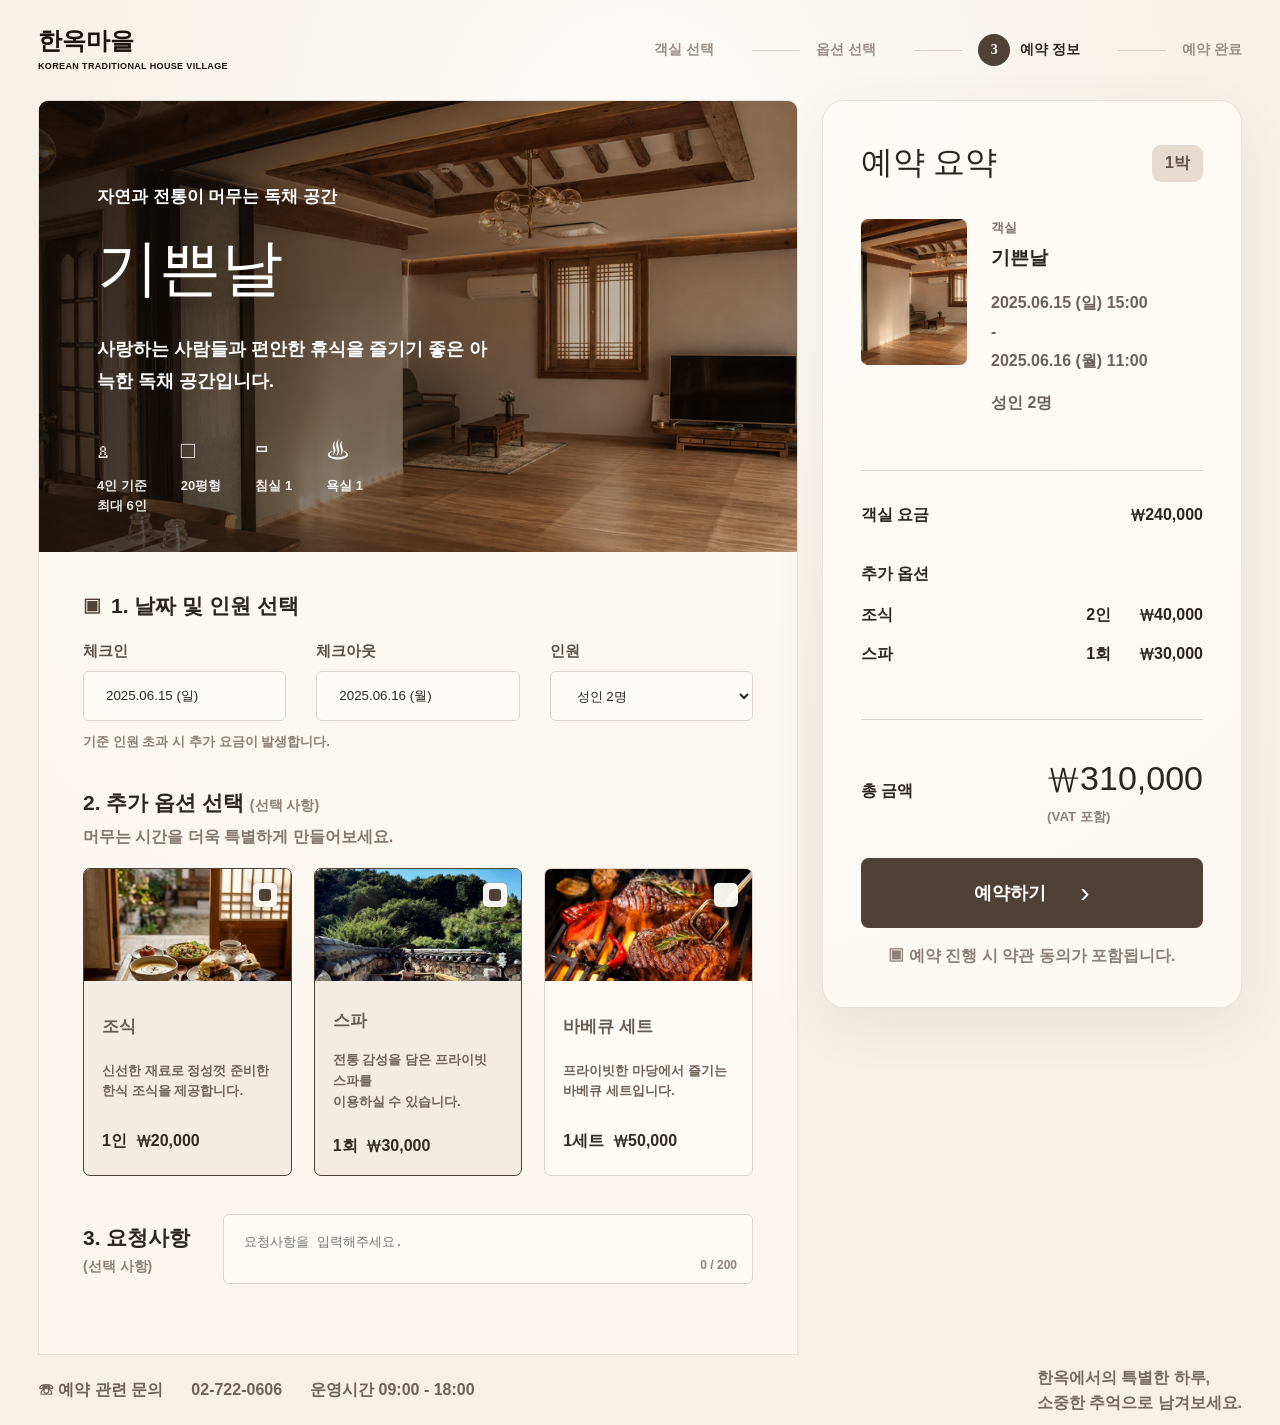
==== commit ac2e0296: "Update booking flow and responsive pages" ====
--- a/booking.html
+++ b/booking.html
@@ -4,184 +4,186 @@
     <meta charset="UTF-8" />
     <meta name="viewport" content="width=device-width, initial-scale=1.0" />
     <title>예약하기 | 한옥마을</title>
-    <link rel="stylesheet" href="./styles.css?v=18" />
+    <link rel="stylesheet" href="./styles.css?v=24" />
   </head>
-  <body class="subpage booking-body">
-    <header class="site-header">
+  <body class="booking-body booking-info-body">
+    <header class="booking-topbar">
       <a class="brand" href="./index.html">한옥마을<span>KOREAN TRADITIONAL HOUSE VILLAGE</span></a>
-      <nav>
-        <a href="./stay.html">한옥스테이</a>
-        <a href="./index.html#dining">다이닝</a>
-        <a href="./index.html#event">연회ㆍ대관</a>
-        <a href="./index.html#about">마을소개</a>
-        <a href="./index.html#guide">이용안내</a>
+      <nav class="booking-flow" aria-label="예약 진행 단계">
+        <a href="./stay.html">객실 선택</a>
+        <a href="#booking-options">옵션 선택</a>
+        <a class="active" href="#booking-info"><span>3</span>예약 정보</a>
+        <a href="./booking-complete.html">예약 완료</a>
       </nav>
-      <a class="outline-btn" href="./booking.html">예약하기</a>
     </header>
 
-    <main class="booking-page">
-      <nav class="booking-steps" aria-label="예약 진행 단계">
-        <a class="active" href="#booking-date" data-step-link="date"><span>01</span>날짜 및 인원 선택</a>
-        <a href="#booking-room" data-step-link="room"><span>02</span>객실 선택</a>
-        <a href="#booking-options" data-step-link="options"><span>03</span>추가 옵션</a>
-        <a href="#booking-summary" data-step-link="summary"><span>04</span>예약 완료</a>
-      </nav>
-
-      <form class="booking-form">
-        <section class="booking-section" id="booking-date" data-step="date">
-          <p class="section-kicker">Date & Guests</p>
-          <h2>날짜 선택</h2>
-          <div class="field-grid">
-            <label>체크인<input type="text" value="2025.06.15 (일)" data-calendar /></label>
-            <label>체크아웃<input type="text" value="2025.06.16 (월)" data-calendar /></label>
+    <main class="booking-shell" id="booking-info">
+      <section class="booking-left">
+        <article class="booking-room-hero">
+          <img id="bookingRoomHero" src="./assets/shop-s3.png" alt="기쁜날 한옥 외관" />
+          <div>
+            <p>자연과 전통이 머무는 독채 공간</p>
+            <h1 id="heroRoomName">기쁜날</h1>
+            <strong id="heroRoomDesc">사랑하는 사람들과 편안한 휴식을 즐기기 좋은 아늑한 독채 공간입니다.</strong>
+            <ul class="hero-specs" id="heroSpecs">
+              <li><span>♙</span>4인 기준<br />최대 6인</li>
+              <li><span>□</span>20평형</li>
+              <li><span>▭</span>침실 1</li>
+              <li><span>♨</span>욕실 1</li>
+            </ul>
           </div>
-          <h2>인원 선택</h2>
-          <label>인원<select id="guestSelect"><option value="2">성인 2명</option><option value="4">성인 4명</option><option value="6">성인 6명</option><option value="9">성인 9명</option><option value="12">성인 12명</option></select></label>
-          <small>기준 인원 초과 시 추가 요금이 발생합니다.</small>
-        </section>
-
-        <section class="booking-section" id="booking-room" data-step="room">
-          <p class="section-kicker">Stay</p>
-          <h2>객실 선택</h2>
-          <div class="room-choice-list">
-            <label class="room-choice-card">
-              <input type="radio" name="room" value="gibbeun" checked />
-              <span class="choice-check">✓</span>
-              <strong>기쁜날</strong>
-              <em>20평형 · 기준 4인</em>
-              <small>침실 1 · 욕실 1</small>
+        </article>
+
+        <form class="booking-info-form">
+          <section class="booking-panel" id="booking-date">
+            <h2><span>▣</span>1. 날짜 및 인원 선택</h2>
+            <div class="booking-field-row">
+              <label>체크인<input id="checkinInput" type="text" value="2025.06.15 (일)" data-calendar /></label>
+              <label>체크아웃<input id="checkoutInput" type="text" value="2025.06.16 (월)" data-calendar /></label>
+              <label>인원<select id="guestSelect"><option value="2">성인 2명</option><option value="4">성인 4명</option><option value="6">성인 6명</option><option value="9">성인 9명</option><option value="12">성인 12명</option></select></label>
+            </div>
+            <small>기준 인원 초과 시 추가 요금이 발생합니다.</small>
+          </section>
+
+          <section class="booking-panel" id="booking-options">
+            <h2>2. 추가 옵션 선택 <em>(선택 사항)</em></h2>
+            <p>머무는 시간을 더욱 특별하게 만들어보세요.</p>
+            <div class="booking-option-grid">
+              <label class="booking-option-card">
+                <input type="checkbox" value="breakfast" data-name="조식" data-price="20000" data-unit="1인" checked />
+                <span class="option-tick"></span>
+                <img src="./assets/meal.png" alt="조식" />
+                <strong>조식</strong>
+                <small>신선한 재료로 정성껏 준비한<br />한식 조식을 제공합니다.</small>
+                <em>1인&nbsp;&nbsp;₩20,000</em>
+              </label>
+              <label class="booking-option-card">
+                <input type="checkbox" value="spa" data-name="스파" data-price="30000" data-unit="1회" checked />
+                <span class="option-tick"></span>
+                <img src="./assets/spa.png" alt="스파" />
+                <strong>스파</strong>
+                <small>전통 감성을 담은 프라이빗 스파를<br />이용하실 수 있습니다.</small>
+                <em>1회&nbsp;&nbsp;₩30,000</em>
+              </label>
+              <label class="booking-option-card">
+                <input type="checkbox" value="bbq" data-name="바베큐 세트" data-price="50000" data-unit="1세트" />
+                <span class="option-tick"></span>
+                <img src="./assets/bbq.png" alt="바베큐 세트" />
+                <strong>바베큐 세트</strong>
+                <small>프라이빗한 마당에서 즐기는<br />바베큐 세트입니다.</small>
+                <em>1세트&nbsp;&nbsp;₩50,000</em>
+              </label>
+            </div>
+          </section>
+
+          <section class="booking-panel booking-request-panel">
+            <h2>3. 요청사항 <em>(선택 사항)</em></h2>
+            <label>
+              <textarea id="requestInput" maxlength="200" placeholder="요청사항을 입력해주세요."></textarea>
+              <span id="requestCount">0 / 200</span>
             </label>
-            <label class="room-choice-card">
-              <input type="radio" name="room" value="joeun" />
-              <span class="choice-check">✓</span>
-              <strong>좋은날</strong>
-              <em>40평형 · 기준 9인</em>
-              <small>대형 거실 포함</small>
-            </label>
-            <label class="room-choice-card">
-              <input type="radio" name="room" value="meotjin" />
-              <span class="choice-check">✓</span>
-              <strong>멋진날</strong>
-              <em>20평형 · 기준 3인</em>
-              <small>프라이빗 스테이</small>
-            </label>
+          </section>
+        </form>
+      </section>
+
+      <aside class="booking-summary-card" id="booking-summary">
+        <div class="summary-head">
+          <h2>예약 요약</h2>
+          <span>1박</span>
+        </div>
+        <div class="summary-room-row">
+          <img id="summaryImage" src="./assets/shop-s3.png" alt="기쁜날 한옥 외관" />
+          <div>
+            <small>객실</small>
+            <strong id="summaryRoomName">기쁜날</strong>
+            <p><span id="summaryCheckin">2025.06.15 (일) 15:00</span><br />-<br /><span id="summaryCheckout">2025.06.16 (월) 11:00</span></p>
+            <p id="summaryGuests">성인 2명</p>
           </div>
-        </section>
-
-        <section class="booking-section" id="booking-options" data-step="options">
-          <p class="section-kicker">Options</p>
-          <h2>추가 옵션 <span>(선택 사항)</span></h2>
-          <p>머무는 시간을 더욱 특별하게 만들어보세요.</p>
-          <div class="option-list">
-            <label class="option-card"><input type="checkbox" value="breakfast" data-name="조식" data-price="20000" data-unit="1인" /><span class="choice-check">✓</span><span class="option-image"><img src="./assets/meal.png" alt="조식" /></span><strong>조식</strong><em>1인 ₩20,000</em></label>
-            <label class="option-card"><input type="checkbox" value="spa" data-name="스파" data-price="30000" data-unit="1회" /><span class="choice-check">✓</span><span class="option-image"><img src="./assets/spa.png" alt="스파" /></span><strong>스파</strong><em>1회 ₩30,000</em></label>
-            <label class="option-card"><input type="checkbox" value="bbq" data-name="바베큐" data-price="50000" data-unit="1세트" /><span class="choice-check">✓</span><span class="option-image"><img src="./assets/bbq.png" alt="바베큐" /></span><strong>바베큐</strong><em>1세트 ₩50,000</em></label>
-          </div>
-        </section>
-
-        <section class="booking-section" id="booking-request" data-step="summary">
-          <p class="section-kicker">Request</p>
-          <h2>요청사항 <span>(선택 사항)</span></h2>
-          <textarea maxlength="200" placeholder="요청사항을 입력해주세요."></textarea>
-        </section>
-      </form>
-
-      <aside class="summary-card" id="booking-summary">
-        <figure class="summary-photo"><img id="summaryImage" src="./assets/shop-s1.png" alt="기쁜날 객실" /></figure>
-        <div class="summary-content">
-          <h1 id="summaryRoomName">기쁜날</h1>
-          <p id="summaryDescription">사랑하는 사람들과 편안한 휴식을 즐기기 좋은 아늑한 공간</p>
-          <div class="amenities" id="summaryAmenities"><span>4인</span><span>20평형</span><span>침실 1</span><span>욕실 1</span></div>
-          <h2>예약 요약</h2>
-          <dl><dt>체크인</dt><dd>2025.06.15 (일) 15:00</dd><dt>체크아웃</dt><dd>2025.06.16 (월) 11:00</dd><dt>인원</dt><dd id="summaryGuests">성인 2명</dd><dt>객실</dt><dd id="summaryRoom">기쁜날</dd><dt>추가 옵션</dt><dd id="summaryOptions">선택된 옵션이 없습니다.</dd></dl>
-          <div class="total"><span>총 금액</span><strong id="summaryTotal">₩240,000</strong><small>(VAT 포함)</small></div>
-          <button type="button">예약하기</button>
-          <p class="notice">예약 진행 시 약관 동의가 포함됩니다.</p>
         </div>
+
+        <dl class="summary-price-list">
+          <dt>객실 요금</dt><dd id="roomPrice">₩240,000</dd>
+          <dt class="summary-subtitle">추가 옵션</dt><dd></dd>
+          <dt id="optionRows" class="option-rows"></dt><dd></dd>
+        </dl>
+
+        <div class="summary-total">
+          <span>총 금액</span>
+          <strong id="summaryTotal">₩310,000</strong>
+          <small>(VAT 포함)</small>
+        </div>
+        <a class="booking-submit" id="bookingSubmit" href="./booking-complete.html">예약하기 <span>›</span></a>
+        <p class="booking-notice">▣ 예약 진행 시 약관 동의가 포함됩니다.</p>
       </aside>
-      <div class="mobile-total-bar" aria-label="예약 총 금액">
-        <span>총 금액</span>
-        <strong id="mobileSummaryTotal">₩240,000</strong>
-        <a href="#booking-summary">예약하기</a>
-      </div>
     </main>
 
-    <footer class="footer">
-      <p>한옥마을 &nbsp;&nbsp; 주소 : 경기도 광주시 새오개길 39 &nbsp;&nbsp; TEL : 031-766-9677 &nbsp;&nbsp; 대표 : 노동섭 &nbsp;&nbsp; 사업자등록번호 : 702-33-00614</p>
-      <p>Copyright by 2018 Hanokmaeul. All Right Reserved.</p>
-      <div class="socials"><span>◎</span><span>▶</span></div>
-      <p>© 2025 Proudlee Inc. ALL RIGHTS RESERVED.</p>
+    <footer class="booking-support">
+      <p>☏ 예약 관련 문의</p>
+      <strong>02-722-0606</strong>
+      <span>운영시간 09:00 - 18:00</span>
+      <em>한옥에서의 특별한 하루,<br />소중한 추억으로 남겨보세요.</em>
     </footer>
+
     <script>
-      const rooms = {
-        gibbeun: {
-          name: "기쁜날",
-          description: "사랑하는 사람들과 편안한 휴식을 즐기기 좋은 아늑한 공간",
-          image: "./assets/shop-s1.png",
-          alt: "기쁜날 객실",
-          baseGuests: 4,
-          size: "20평형",
-          rooms: "침실 1",
-          baths: "욕실 1",
-          price: 240000
-        },
-        joeun: {
-          name: "좋은날",
-          description: "모두가 함께 머물기 좋은 넓고 환한 프리미엄 한옥",
-          image: "./assets/shop-s2.png",
-          alt: "좋은날 객실",
-          baseGuests: 9,
-          size: "40평형",
-          rooms: "침실 4",
-          baths: "욕실 2",
-          price: 420000
-        },
-        meotjin: {
-          name: "멋진날",
-          description: "전통과 현대가 조화롭게 만나는 고요한 스위트 공간",
-          image: "./assets/shop-s3.png",
-          alt: "멋진날 객실",
-          baseGuests: 3,
-          size: "20평형",
-          rooms: "침실 2",
-          baths: "욕실 1",
-          price: 300000
-        }
+      const bookingStateKey = "hanokBookingState";
+      const room = {
+        name: "기쁜날",
+        image: "./assets/shop-s3.png",
+        summaryImage: "./assets/shop-s3.png",
+        baseGuests: 4,
+        price: 240000
       };
 
       const formatWon = value => `₩${value.toLocaleString("ko-KR")}`;
-      const roomInputs = [...document.querySelectorAll("input[name='room']")];
       const guestSelect = document.querySelector("#guestSelect");
-      const optionInputs = [...document.querySelectorAll(".option-card input")];
+      const optionInputs = [...document.querySelectorAll(".booking-option-card input")];
       const calendarInputs = [...document.querySelectorAll("[data-calendar]")];
+      const requestInput = document.querySelector("#requestInput");
+      const requestCount = document.querySelector("#requestCount");
+
+      function selectedOptions() {
+        return optionInputs.filter(input => input.checked).map(input => ({
+          name: input.dataset.name,
+          unit: input.dataset.unit,
+          price: Number(input.dataset.price),
+          quantity: input.value === "breakfast" ? Number(guestSelect.value) : 1
+        }));
+      }
+
+      function currentState() {
+        const guests = Number(guestSelect.value);
+        const options = selectedOptions();
+        const optionTotal = options.reduce((sum, option) => sum + option.price * option.quantity, 0);
+        const total = room.price + optionTotal;
+        return {
+          room,
+          guests,
+          checkin: document.querySelector("#checkinInput").value,
+          checkout: document.querySelector("#checkoutInput").value,
+          options,
+          optionTotal,
+          total,
+          request: requestInput.value
+        };
+      }
 
       function updateSummary() {
-        const selectedRoom = roomInputs.find(input => input.checked);
-        const room = rooms[selectedRoom.value];
-        const guests = Number(guestSelect.value);
-        const selectedOptions = optionInputs.filter(input => input.checked);
-        const extraGuestFee = Math.max(0, guests - room.baseGuests) * 30000;
-        const optionTotal = selectedOptions.reduce((sum, input) => sum + Number(input.dataset.price), 0);
-        const total = room.price + extraGuestFee + optionTotal;
-
-        document.querySelector("#summaryImage").src = room.image;
-        document.querySelector("#summaryImage").alt = room.alt;
-        document.querySelector("#summaryRoomName").textContent = room.name;
-        document.querySelector("#summaryDescription").textContent = room.description;
-        document.querySelector("#summaryAmenities").innerHTML = `<span>${room.baseGuests}인</span><span>${room.size}</span><span>${room.rooms}</span><span>${room.baths}</span>`;
-        document.querySelector("#summaryGuests").textContent = `성인 ${guests}명`;
-        document.querySelector("#summaryRoom").textContent = room.name;
-        document.querySelector("#summaryOptions").textContent = selectedOptions.length
-          ? selectedOptions.map(input => `${input.dataset.name} ${input.dataset.unit}`).join(", ")
-          : "선택된 옵션이 없습니다.";
-        document.querySelector("#summaryTotal").textContent = formatWon(total);
-        document.querySelector("#mobileSummaryTotal").textContent = formatWon(total);
+        const state = currentState();
+        document.querySelector("#summaryGuests").textContent = `성인 ${state.guests}명`;
+        document.querySelector("#summaryCheckin").textContent = `${state.checkin} 15:00`;
+        document.querySelector("#summaryCheckout").textContent = `${state.checkout} 11:00`;
+        document.querySelector("#roomPrice").textContent = formatWon(room.price);
+        document.querySelector("#summaryTotal").textContent = formatWon(state.total);
+        document.querySelector("#optionRows").innerHTML = state.options.length
+          ? state.options.map(option => `<span>${option.name}</span><span>${option.quantity}${option.unit.replace(/[0-9]/g, "")}</span><strong>${formatWon(option.price * option.quantity)}</strong>`).join("")
+          : `<span>선택된 옵션이 없습니다.</span><span></span><strong>₩0</strong>`;
+        requestCount.textContent = `${requestInput.value.length} / 200`;
+        localStorage.setItem(bookingStateKey, JSON.stringify(state));
       }
 
-      roomInputs.forEach(input => input.addEventListener("change", updateSummary));
+      optionInputs.forEach(input => input.addEventListener("change", updateSummary));
       guestSelect.addEventListener("change", updateSummary);
-      optionInputs.forEach(input => input.addEventListener("change", updateSummary));
-      updateSummary();
+      requestInput.addEventListener("input", updateSummary);
 
       const calendarDays = ["15", "16", "17", "18", "19", "20", "21", "22", "23", "24", "25", "26"];
       calendarInputs.forEach(input => {
@@ -189,13 +191,13 @@
         popover.className = "mini-calendar";
         popover.innerHTML = `<strong>2025.06</strong><div>${calendarDays.map(day => `<button type="button">06.${day}</button>`).join("")}</div>`;
         input.parentElement.appendChild(popover);
-
         input.addEventListener("focus", () => popover.classList.add("open"));
         input.addEventListener("click", () => popover.classList.add("open"));
         popover.addEventListener("click", event => {
           if (event.target.tagName !== "BUTTON") return;
-          input.value = `2025.${event.target.textContent}`;
+          input.value = `2025.${event.target.textContent} (일)`;
           popover.classList.remove("open");
+          updateSummary();
         });
       });
 
@@ -207,18 +209,8 @@
         });
       });
 
-      const stepLinks = [...document.querySelectorAll("[data-step-link]")];
-      const sections = [...document.querySelectorAll("[data-step]")];
-      const observer = new IntersectionObserver(entries => {
-        const visible = entries
-          .filter(entry => entry.isIntersecting)
-          .sort((a, b) => b.intersectionRatio - a.intersectionRatio)[0];
-        if (!visible) return;
-        stepLinks.forEach(link => {
-          link.classList.toggle("active", link.dataset.stepLink === visible.target.dataset.step);
-        });
-      }, { threshold: [0.35, 0.6] });
-      sections.forEach(section => observer.observe(section));
+      document.querySelector("#bookingSubmit").addEventListener("click", updateSummary);
+      updateSummary();
     </script>
   </body>
 </html>
--- a/styles.css
+++ b/styles.css
@@ -83,14 +83,16 @@
   color: #fff;
 }
 
-.hero-brand {
+.hero-brand,
+.brand {
   font-family: Georgia, "Times New Roman", serif;
   font-size: clamp(24px, 2.5vw, 42px);
   font-weight: 900;
   line-height: 1;
 }
 
-.hero-brand span {
+.hero-brand span,
+.brand span {
   display: block;
   margin-top: 8px;
   font: 700 9px Arial, sans-serif;
@@ -131,12 +133,27 @@
   font-weight: 700;
 }
 
-.hero-copy span {
+.hero-copy > span {
   display: block;
-  max-width: 560px;
+  max-width: 820px;
   color: rgba(255, 255, 255, .82);
   font-size: 17px;
   line-height: 1.9;
+}
+
+.hero-english {
+  display: block;
+  max-width: 820px;
+  margin-top: 12px;
+  color: rgba(255, 255, 255, .82);
+  font-style: normal;
+  font-size: 17px;
+  line-height: 1.9;
+}
+
+.hero-note-line {
+  display: inline-block;
+  white-space: nowrap;
 }
 
 .hero-nav {
@@ -151,13 +168,15 @@
   font-size: 16px;
 }
 
-.hero-nav a {
+.hero-nav > a,
+.hero-nav-parent {
   position: relative;
   opacity: .86;
   transition: opacity .2s ease, transform .2s ease;
 }
 
-.hero-nav a::before {
+.hero-nav > a::before,
+.hero-nav-parent::before {
   content: "";
   position: absolute;
   top: 50%;
@@ -168,12 +187,56 @@
   transition: width .2s ease;
 }
 
-.hero-nav a:hover {
+.hero-nav > a:hover,
+.hero-nav-parent:hover,
+.hero-nav-group:focus-within .hero-nav-parent {
   opacity: 1;
   transform: translateX(-6px);
 }
 
-.hero-nav a:hover::before { width: 38px; }
+.hero-nav > a:hover::before,
+.hero-nav-parent:hover::before,
+.hero-nav-group:focus-within .hero-nav-parent::before { width: 38px; }
+
+.hero-nav-group {
+  position: relative;
+  display: grid;
+  gap: 12px;
+}
+
+.hero-subnav {
+  display: grid;
+  gap: 10px;
+  max-height: 0;
+  padding-right: 2px;
+  overflow: hidden;
+  opacity: 0;
+  transform: translateY(-4px);
+  transition: max-height .28s ease, opacity .2s ease, transform .2s ease;
+}
+
+.hero-nav-group:hover .hero-subnav,
+.hero-nav-group:focus-within .hero-subnav {
+  max-height: 170px;
+  opacity: 1;
+  transform: translateY(0);
+}
+
+.hero-subnav a {
+  display: block;
+  color: rgba(255, 255, 255, .72);
+  font-size: 13px;
+  font-weight: 600;
+  line-height: 1.35;
+  opacity: .9;
+  transition: color .18s ease, transform .18s ease;
+}
+
+.hero-subnav a:hover,
+.hero-subnav a:focus-visible {
+  color: #fff;
+  transform: translateX(-4px);
+}
 
 .reservation-bar {
   position: relative;
@@ -218,6 +281,7 @@
 
 .reservation-bar label {
   position: relative;
+  min-width: 0;
   margin: 0;
   gap: 10px;
   font-size: 16px;
@@ -227,14 +291,17 @@
 
 .reservation-bar input,
 .reservation-bar select {
+  width: 100%;
+  min-width: 0;
   min-height: 48px;
   border: 0;
   border-bottom: 1px solid #d4cabf;
   border-radius: 0;
   background: transparent;
-  padding: 0;
+  padding: 0 2px;
   font-size: 16px;
   font-weight: 800;
+  line-height: 48px;
 }
 
 .mini-calendar {
@@ -327,10 +394,15 @@
   background: #ddd5cc;
 }
 
-.intro-photo img {
+.intro-photo img,
+.intro-photo video {
   width: 100%;
   height: 100%;
   object-fit: cover;
+}
+
+.intro-photo video {
+  display: block;
 }
 
 .intro-photo.main {
@@ -573,7 +645,9 @@
   z-index: 1;
   left: 11%;
   top: 20%;
+  bottom: 18%;
   width: 56%;
+  min-height: 0;
 }
 
 .image-card:first-child div {
@@ -594,9 +668,54 @@
 }
 
 .image-card p {
-  margin: 0 0 34px;
+  margin: 0;
   line-height: 1.8;
   color: #e5ddd5;
+}
+
+.image-card a {
+  position: absolute;
+  left: 0;
+  bottom: 0;
+}
+
+.village-links {
+  width: min(1320px, calc(100% - 100px));
+  margin: -70px auto 140px;
+  display: grid;
+  grid-template-columns: repeat(4, 1fr);
+  border-top: 1px solid rgba(80, 65, 54, .16);
+  border-bottom: 1px solid rgba(80, 65, 54, .16);
+}
+
+.village-links a {
+  min-height: 118px;
+  display: grid;
+  align-content: center;
+  gap: 10px;
+  padding: 0 28px;
+  color: var(--ink);
+  font-size: 18px;
+  font-weight: 800;
+  transition: background .2s ease, color .2s ease;
+}
+
+.village-links a + a {
+  border-left: 1px solid rgba(80, 65, 54, .12);
+}
+
+.village-links span {
+  color: var(--muted);
+  font-family: Georgia, "Times New Roman", serif;
+  font-size: 12px;
+  font-weight: 500;
+  letter-spacing: .08em;
+}
+
+.village-links a:hover,
+.village-links a:focus-visible {
+  background: rgba(255, 253, 249, .45);
+  color: var(--brown);
 }
 
 .footer {
@@ -632,18 +751,6 @@
   gap: 52px;
 }
 
-.brand {
-  font-family: Georgia, "Times New Roman", serif;
-  font-size: 30px;
-  font-weight: 800;
-}
-
-.brand span {
-  display: block;
-  margin-top: 4px;
-  font: 700 8px Arial, sans-serif;
-}
-
 .site-header nav {
   display: flex;
   gap: 38px;
@@ -662,6 +769,77 @@
   border-radius: 6px;
   background: #f5f1eb;
   font-weight: 800;
+}
+
+.subpage:not(.booking-body) .site-header {
+  position: relative;
+  min-height: 240px;
+  grid-template-columns: 1fr auto;
+}
+
+.subpage:not(.booking-body) .site-header .brand {
+  align-self: start;
+}
+
+.subpage:not(.booking-body) .site-header .outline-btn {
+  justify-self: end;
+}
+
+.subpage:not(.booking-body) .sub-vertical-nav {
+  position: fixed;
+  top: 34vh;
+  right: clamp(28px, 6vw, 92px);
+  z-index: 30;
+  display: grid;
+  gap: 30px;
+  padding: 0;
+  color: var(--brown);
+  font-size: 16px;
+  font-weight: 800;
+}
+
+.subpage:not(.booking-body) .sub-vertical-nav > a,
+.subpage:not(.booking-body) .sub-vertical-nav .hero-nav-parent {
+  position: relative;
+  opacity: .84;
+  transition: opacity .2s ease, transform .2s ease;
+}
+
+.subpage:not(.booking-body) .sub-vertical-nav > a::before,
+.subpage:not(.booking-body) .sub-vertical-nav .hero-nav-parent::before {
+  content: "";
+  position: absolute;
+  top: 50%;
+  right: calc(100% + 16px);
+  width: 0;
+  height: 1px;
+  background: rgba(80, 65, 54, .62);
+  transition: width .2s ease;
+}
+
+.subpage:not(.booking-body) .sub-vertical-nav > a:hover,
+.subpage:not(.booking-body) .sub-vertical-nav > a.active,
+.subpage:not(.booking-body) .sub-vertical-nav .hero-nav-parent:hover,
+.subpage:not(.booking-body) .sub-vertical-nav .hero-nav-group:focus-within .hero-nav-parent {
+  opacity: 1;
+  transform: translateX(-6px);
+  border-bottom: 0;
+}
+
+.subpage:not(.booking-body) .sub-vertical-nav > a:hover::before,
+.subpage:not(.booking-body) .sub-vertical-nav > a.active::before,
+.subpage:not(.booking-body) .sub-vertical-nav .hero-nav-parent:hover::before,
+.subpage:not(.booking-body) .sub-vertical-nav .hero-nav-group:focus-within .hero-nav-parent::before {
+  width: 34px;
+}
+
+.subpage:not(.booking-body) .sub-vertical-nav .hero-subnav a {
+  color: rgba(80, 65, 54, .68);
+}
+
+.subpage:not(.booking-body) .sub-vertical-nav .hero-subnav a:hover,
+.subpage:not(.booking-body) .sub-vertical-nav .hero-subnav a:focus-visible {
+  color: var(--brown);
 }
 
 .stay-page {
@@ -1332,7 +1510,7 @@
     position: static;
     justify-self: start;
   }
-  .hero-copy span { font-size: 15px; }
+  .hero-copy > span { font-size: 15px; }
   .hero-nav {
     top: auto;
     left: 28px;
@@ -1414,8 +1592,8 @@
     font-size: clamp(34px, 4.4vw, 48px);
   }
 
-  .hero-copy span {
-    max-width: 480px;
+  .hero-copy > span {
+    max-width: 760px;
   }
 
   .reservation-bar {
@@ -1483,6 +1661,20 @@
 
   .image-card {
     height: 320px;
+  }
+
+  .village-links {
+    width: calc(100% - 12vw);
+    margin: -48px auto 120px;
+    grid-template-columns: repeat(2, 1fr);
+  }
+
+  .village-links a:nth-child(3) {
+    border-left: 0;
+  }
+
+  .village-links a:nth-child(n + 3) {
+    border-top: 1px solid rgba(80, 65, 54, .12);
   }
 
   .footer {
@@ -1593,6 +1785,12 @@
     transform: translateY(0);
   }
 
+  .hero-nav.open .hero-subnav {
+    max-height: 170px;
+    opacity: 1;
+    transform: translateY(0);
+  }
+
   .hero-nav a::before {
     display: none;
   }
@@ -1615,9 +1813,13 @@
     font-size: 17px;
   }
 
-  .hero-copy span {
+  .hero-copy > span {
     max-width: 96%;
     font-size: 16px;
+  }
+
+  .hero-note-line {
+    white-space: normal;
   }
 
   .reservation-bar {
@@ -1734,6 +1936,23 @@
 
   .image-card {
     height: clamp(260px, 72vw, 320px);
+  }
+
+  .village-links {
+    width: calc(100% - 48px);
+    margin: 0 auto 80px;
+    grid-template-columns: 1fr;
+  }
+
+  .village-links a {
+    min-height: 92px;
+    padding: 0 4px;
+    font-size: 17px;
+  }
+
+  .village-links a + a {
+    border-left: 0;
+    border-top: 1px solid rgba(80, 65, 54, .12);
   }
 
   .image-card div,
@@ -1831,3 +2050,834 @@
     font-weight: 900;
   }
 }
+
+@media (max-width: 980px) {
+  .subpage:not(.booking-body) .site-header {
+    grid-template-columns: 1fr auto;
+  }
+
+  .subpage:not(.booking-body) .sub-vertical-nav {
+    display: grid;
+    flex-wrap: initial;
+    gap: 24px;
+    padding-top: 0;
+  }
+}
+
+@media (max-width: 767px) {
+  .hero-brand,
+  .brand {
+    font-size: 28px;
+  }
+
+  .subpage:not(.booking-body) .site-header {
+    grid-template-columns: 1fr;
+    min-height: auto;
+  }
+
+  .subpage:not(.booking-body) .site-header .outline-btn {
+    justify-self: start;
+  }
+
+  .subpage:not(.booking-body) .sub-vertical-nav {
+    position: relative;
+    top: auto;
+    right: auto;
+    margin-top: 12px;
+    gap: 18px;
+  }
+
+  .subpage:not(.booking-body) .sub-vertical-nav .hero-subnav {
+    max-height: 170px;
+    opacity: 1;
+    transform: translateY(0);
+  }
+}
+
+/* Booking redesign */
+.booking-info-body,
+.booking-complete-body {
+  min-height: 100vh;
+  background:
+    radial-gradient(circle at 50% 10%, rgba(255,255,255,.76), rgba(248,244,237,.28) 38%, transparent 68%),
+    #f6f0e7;
+  color: var(--ink);
+}
+
+.booking-topbar {
+  width: min(1540px, calc(100% - 76px));
+  margin: 0 auto;
+  min-height: 100px;
+  display: grid;
+  grid-template-columns: 1fr auto;
+  align-items: center;
+  gap: 48px;
+}
+
+.booking-topbar .brand {
+  color: #18130f;
+}
+
+.booking-flow {
+  display: flex;
+  align-items: center;
+  gap: 38px;
+  color: #9a8f86;
+  font-size: 14px;
+  font-weight: 800;
+}
+
+.booking-flow a {
+  position: relative;
+  display: inline-flex;
+  align-items: center;
+  gap: 10px;
+  white-space: nowrap;
+}
+
+.booking-flow a + a::before {
+  content: "";
+  width: 48px;
+  height: 1px;
+  margin-right: 6px;
+  background: #d8cec3;
+}
+
+.booking-flow span {
+  width: 32px;
+  height: 32px;
+  display: inline-grid;
+  place-items: center;
+  border-radius: 50%;
+  background: var(--brown);
+  color: #fff;
+  font-family: Georgia, "Times New Roman", serif;
+}
+
+.booking-flow .active {
+  color: var(--ink);
+}
+
+.booking-shell {
+  width: min(1540px, calc(100% - 76px));
+  margin: 0 auto;
+  display: grid;
+  grid-template-columns: minmax(0, 1fr) minmax(360px, 420px);
+  gap: 24px;
+  align-items: start;
+}
+
+.booking-left {
+  border: 1px solid rgba(80, 65, 54, .13);
+  border-radius: 10px 10px 0 0;
+  overflow: hidden;
+  background: rgba(255,253,249,.5);
+}
+
+.booking-room-hero {
+  position: relative;
+  min-height: 400px;
+  margin: 0;
+  overflow: hidden;
+  color: #fff;
+}
+
+.booking-room-hero::after {
+  content: "";
+  position: absolute;
+  inset: 0;
+  background: linear-gradient(90deg, rgba(15,12,9,.78) 0%, rgba(16,12,9,.52) 34%, rgba(16,12,9,.08) 100%);
+}
+
+.booking-room-hero img {
+  position: absolute;
+  inset: 0;
+  width: 100%;
+  height: 100%;
+  object-fit: cover;
+}
+
+.booking-room-hero > div {
+  position: relative;
+  z-index: 1;
+  width: min(520px, 68%);
+  padding: 84px 58px 36px;
+}
+
+.booking-room-hero p {
+  margin: 0 0 18px;
+  font-size: 17px;
+  font-weight: 800;
+}
+
+.booking-room-hero h1 {
+  margin: 0 0 24px;
+  font-family: Georgia, "Times New Roman", serif;
+  font-size: 62px;
+  font-weight: 500;
+}
+
+.booking-room-hero strong {
+  display: block;
+  margin-bottom: 34px;
+  font-size: 18px;
+  line-height: 1.75;
+}
+
+.hero-specs {
+  display: grid;
+  grid-template-columns: repeat(4, max-content);
+  gap: 34px;
+  padding: 0;
+  margin: 0;
+  list-style: none;
+  color: rgba(255,255,255,.9);
+  font-size: 13px;
+  font-weight: 800;
+  line-height: 1.55;
+}
+
+.hero-specs span {
+  display: block;
+  margin-bottom: 8px;
+  font-size: 24px;
+  font-weight: 400;
+}
+
+.booking-info-form {
+  display: grid;
+  gap: 38px;
+  padding: 40px 44px 56px;
+}
+
+.booking-panel h2 {
+  margin: 0 0 22px;
+  font-family: inherit;
+  font-size: 21px;
+  font-weight: 900;
+}
+
+.booking-panel h2 span {
+  margin-right: 10px;
+  color: var(--brown);
+  font-size: 18px;
+}
+
+.booking-panel h2 em {
+  color: #8c8178;
+  font-style: normal;
+  font-size: 14px;
+  font-weight: 800;
+}
+
+.booking-panel > p {
+  margin: -12px 0 20px;
+  color: #83776e;
+  font-weight: 800;
+}
+
+.booking-field-row {
+  display: grid;
+  grid-template-columns: 1fr 1fr 1fr;
+  gap: 30px;
+}
+
+.booking-field-row label,
+.booking-request-panel label {
+  min-width: 0;
+  margin: 0;
+  color: #5c5148;
+  font-size: 15px;
+  font-weight: 900;
+}
+
+.booking-field-row input,
+.booking-field-row select {
+  min-height: 50px;
+  border-color: #ded4ca;
+  border-radius: 6px;
+  background: rgba(255,253,249,.84);
+  color: var(--ink);
+}
+
+.booking-panel small {
+  margin: 12px 0 0;
+  color: #8a7f76;
+}
+
+.booking-option-grid {
+  display: grid;
+  grid-template-columns: repeat(3, minmax(0, 1fr));
+  gap: 22px;
+}
+
+.booking-option-card {
+  position: relative;
+  margin: 0;
+  display: grid;
+  overflow: hidden;
+  border: 1px solid #ddd2c8;
+  border-radius: 7px;
+  background: rgba(255,253,249,.74);
+  cursor: pointer;
+  transition: border-color .18s ease, background .18s ease, transform .18s ease;
+}
+
+.booking-option-card:hover {
+  transform: translateY(-2px);
+}
+
+.booking-option-card input {
+  position: absolute;
+  opacity: 0;
+  pointer-events: none;
+}
+
+.booking-option-card img {
+  width: 100%;
+  height: 112px;
+  object-fit: cover;
+}
+
+.booking-option-card strong {
+  margin: 18px 18px 8px;
+  font-size: 17px;
+}
+
+.booking-option-card small {
+  margin: 0 18px 14px;
+  color: #6f6259;
+  line-height: 1.55;
+}
+
+.booking-option-card em {
+  margin: 0 18px 18px;
+  color: #332a24;
+  font-style: normal;
+  font-weight: 900;
+}
+
+.option-tick {
+  position: absolute;
+  top: 14px;
+  right: 14px;
+  width: 24px;
+  height: 24px;
+  border-radius: 5px;
+  background: rgba(255,253,249,.95);
+  box-shadow: 0 0 0 1px rgba(80,65,54,.12);
+}
+
+.booking-option-card:has(input:checked) {
+  border-color: var(--brown);
+  background: #f2ece4;
+}
+
+.booking-option-card:has(input:checked) .option-tick::after {
+  content: "";
+  position: absolute;
+  inset: 6px;
+  border-radius: 3px;
+  background: var(--brown);
+}
+
+.booking-request-panel {
+  display: grid;
+  grid-template-columns: 120px 1fr;
+  align-items: start;
+  gap: 20px;
+}
+
+.booking-request-panel h2 {
+  margin-top: 10px;
+}
+
+.booking-request-panel textarea {
+  min-height: 70px;
+  padding: 18px 20px;
+  border-color: #ded4ca;
+  background: rgba(255,253,249,.8);
+  resize: none;
+}
+
+.booking-request-panel label {
+  position: relative;
+}
+
+.booking-request-panel label span {
+  position: absolute;
+  right: 16px;
+  bottom: 12px;
+  color: #8a8179;
+  font-size: 12px;
+  font-weight: 800;
+}
+
+.booking-summary-card,
+.complete-card {
+  border: 1px solid rgba(80,65,54,.13);
+  border-radius: 22px;
+  background: rgba(255,253,249,.7);
+  box-shadow: 0 18px 55px rgba(80,65,54,.07);
+}
+
+.booking-summary-card {
+  position: sticky;
+  top: 24px;
+  padding: 40px 38px;
+}
+
+.summary-head {
+  display: flex;
+  align-items: center;
+  justify-content: space-between;
+  margin-bottom: 34px;
+}
+
+.summary-head h2,
+.complete-card h2 {
+  margin: 0;
+  font-family: Georgia, "Times New Roman", serif;
+  font-size: 32px;
+  font-weight: 500;
+}
+
+.summary-head span {
+  padding: 8px 13px;
+  border-radius: 9px;
+  background: #e6dbcf;
+  color: #5d5148;
+  font-weight: 900;
+}
+
+.summary-room-row,
+.complete-room {
+  display: grid;
+  grid-template-columns: 106px 1fr;
+  gap: 24px;
+  align-items: start;
+}
+
+.summary-room-row img,
+.complete-room img {
+  width: 106px;
+  height: 146px;
+  border-radius: 7px;
+  object-fit: cover;
+}
+
+.summary-room-row small,
+.complete-room small {
+  margin: 0 0 8px;
+  color: #81766d;
+}
+
+.summary-room-row strong,
+.complete-room strong {
+  display: block;
+  margin-bottom: 18px;
+  font-size: 19px;
+}
+
+.summary-room-row p {
+  margin: 0 0 14px;
+  color: #6c625b;
+  line-height: 1.8;
+  font-weight: 700;
+}
+
+.summary-price-list,
+.complete-price {
+  margin: 38px 0 0;
+  padding: 34px 0;
+  border-top: 1px solid #ded4ca;
+  border-bottom: 1px solid #ded4ca;
+}
+
+.summary-price-list,
+.complete-price,
+.complete-room dl {
+  display: grid;
+  grid-template-columns: 1fr auto;
+  gap: 20px;
+  font-weight: 900;
+}
+
+.summary-price-list dt,
+.complete-price dt,
+.complete-room dt {
+  color: #2d2722;
+}
+
+.summary-price-list dd,
+.complete-price dd,
+.complete-room dd {
+  margin: 0;
+  text-align: right;
+}
+
+.summary-subtitle {
+  margin-top: 18px;
+}
+
+.option-rows {
+  grid-column: 1 / -1;
+  display: grid;
+  grid-template-columns: 1fr auto auto;
+  gap: 18px 28px;
+  color: #5d524a;
+  font-weight: 800;
+}
+
+.option-rows strong {
+  color: #2b2520;
+}
+
+.summary-total,
+.complete-total {
+  display: grid;
+  grid-template-columns: 1fr auto;
+  gap: 6px 18px;
+  align-items: end;
+  margin: 36px 0 32px;
+  font-weight: 900;
+}
+
+.summary-total strong,
+.complete-total strong {
+  font-size: 34px;
+  font-weight: 500;
+}
+
+.summary-total small,
+.complete-total small {
+  grid-column: 2;
+  margin: 0;
+}
+
+.booking-submit {
+  min-height: 70px;
+  display: flex;
+  align-items: center;
+  justify-content: center;
+  gap: 34px;
+  border-radius: 8px;
+  background: var(--brown);
+  color: #fff;
+  font-size: 18px;
+  font-weight: 900;
+  transition: background .18s ease, transform .18s ease;
+}
+
+.booking-submit:hover {
+  background: #3b2f28;
+  transform: translateY(-2px);
+}
+
+.booking-submit span {
+  font-size: 28px;
+  font-weight: 300;
+}
+
+.booking-notice {
+  margin: 18px 0 0;
+  color: #8c8178;
+  text-align: center;
+  font-weight: 800;
+}
+
+.booking-support {
+  width: min(1540px, calc(100% - 76px));
+  min-height: 70px;
+  margin: 0 auto;
+  display: flex;
+  align-items: center;
+  gap: 28px;
+  color: #6d6259;
+  font-weight: 800;
+}
+
+.booking-support p,
+.booking-support em {
+  margin: 0;
+}
+
+.booking-support em {
+  margin-left: auto;
+  color: #756a62;
+  font-style: normal;
+  line-height: 1.6;
+}
+
+.complete-shell {
+  width: min(1320px, calc(100% - 120px));
+  margin: 40px auto 52px;
+  display: grid;
+  grid-template-columns: 1.05fr .95fr;
+  gap: 0;
+  align-items: center;
+}
+
+.complete-visual {
+  position: relative;
+  min-height: 670px;
+  overflow: hidden;
+}
+
+.complete-visual::after {
+  content: "";
+  position: absolute;
+  inset: 0;
+  background: linear-gradient(90deg, rgba(246,240,231,0) 0%, rgba(246,240,231,.08) 58%, #f6f0e7 100%);
+}
+
+.complete-visual img {
+  position: absolute;
+  left: -8%;
+  bottom: 0;
+  width: 112%;
+  height: 68%;
+  object-fit: cover;
+}
+
+.complete-message {
+  position: relative;
+  z-index: 1;
+  padding: 80px 0 0 6px;
+}
+
+.complete-message h1 {
+  margin: 0 0 24px;
+  font-family: Georgia, "Times New Roman", serif;
+  font-size: 36px;
+  font-weight: 500;
+}
+
+.complete-message p {
+  margin: 0;
+  font-size: 17px;
+  font-weight: 800;
+}
+
+.complete-card {
+  position: relative;
+  z-index: 2;
+  padding: 42px;
+}
+
+.complete-card h2 {
+  margin-bottom: 36px;
+}
+
+.complete-room {
+  grid-template-columns: 184px 1fr;
+}
+
+.complete-room img {
+  width: 184px;
+  height: 170px;
+}
+
+.complete-room dl {
+  margin: 30px 0 0;
+  gap: 18px 32px;
+}
+
+.complete-price {
+  margin-top: 40px;
+}
+
+.complete-price dt span {
+  color: #756a62;
+}
+
+.reservation-code {
+  display: grid;
+  grid-template-columns: 1fr 1.35fr;
+  gap: 18px 26px;
+  padding: 24px;
+  border-radius: 8px;
+  background: #eee4da;
+  color: #5e534b;
+  font-weight: 800;
+}
+
+.reservation-code strong {
+  color: #5a4d43;
+}
+
+.complete-actions {
+  width: min(1320px, calc(100% - 120px));
+  margin: 0 auto 58px;
+  display: grid;
+  grid-template-columns: repeat(3, 1fr);
+  border: 1px solid #ddd2c8;
+  border-radius: 12px;
+  background: rgba(255,253,249,.46);
+  overflow: hidden;
+}
+
+.complete-actions a {
+  min-height: 90px;
+  display: grid;
+  grid-template-columns: 34px 1fr auto;
+  gap: 6px 18px;
+  align-content: center;
+  padding: 0 34px;
+}
+
+.complete-actions a + a {
+  border-left: 1px solid #ddd2c8;
+}
+
+.complete-actions span {
+  grid-row: 1 / 3;
+  color: var(--brown);
+  font-size: 26px;
+}
+
+.complete-actions strong {
+  font-size: 16px;
+  white-space: nowrap;
+}
+
+.complete-actions em {
+  grid-column: 2;
+  color: #756a62;
+  font-style: normal;
+  font-size: 13px;
+  font-weight: 800;
+  white-space: nowrap;
+}
+
+.complete-actions b {
+  grid-row: 1 / 3;
+  align-self: center;
+  color: #8b8178;
+  font-size: 26px;
+  font-weight: 300;
+}
+
+@media (max-width: 1100px) {
+  .booking-topbar,
+  .booking-shell,
+  .booking-support,
+  .complete-shell,
+  .complete-actions {
+    width: calc(100% - 48px);
+  }
+
+  .booking-topbar {
+    grid-template-columns: 1fr;
+    gap: 20px;
+    padding: 28px 0;
+  }
+
+  .booking-flow {
+    flex-wrap: wrap;
+    gap: 16px 22px;
+  }
+
+  .booking-flow a + a::before {
+    width: 24px;
+  }
+
+  .booking-shell,
+  .complete-shell {
+    grid-template-columns: 1fr;
+  }
+
+  .booking-summary-card {
+    position: relative;
+    top: auto;
+  }
+
+  .complete-actions {
+    grid-template-columns: 1fr;
+  }
+
+  .complete-actions a + a {
+    border-left: 0;
+    border-top: 1px solid #ddd2c8;
+  }
+}
+
+@media (max-width: 767px) {
+  .booking-topbar,
+  .booking-shell,
+  .booking-support,
+  .complete-shell,
+  .complete-actions {
+    width: calc(100% - 32px);
+  }
+
+  .booking-flow {
+    font-size: 12px;
+  }
+
+  .booking-flow a + a::before {
+    display: none;
+  }
+
+  .booking-room-hero {
+    min-height: 430px;
+  }
+
+  .booking-room-hero > div {
+    width: 100%;
+    padding: 54px 28px 30px;
+  }
+
+  .booking-room-hero h1 {
+    font-size: 48px;
+  }
+
+  .hero-specs,
+  .booking-field-row,
+  .booking-option-grid,
+  .booking-request-panel {
+    grid-template-columns: 1fr;
+  }
+
+  .booking-info-form {
+    padding: 34px 24px 42px;
+  }
+
+  .booking-summary-card,
+  .complete-card {
+    padding: 30px 24px;
+  }
+
+  .summary-room-row,
+  .complete-room {
+    grid-template-columns: 96px 1fr;
+  }
+
+  .summary-room-row img,
+  .complete-room img {
+    width: 96px;
+    height: 120px;
+  }
+
+  .complete-visual {
+    min-height: 480px;
+  }
+
+  .complete-message {
+    padding-top: 34px;
+  }
+
+  .complete-message h1 {
+    font-size: 30px;
+  }
+
+  .booking-support {
+    display: grid;
+    gap: 10px;
+    padding: 34px 0;
+  }
+
+  .booking-support em {
+    margin-left: 0;
+  }
+}
